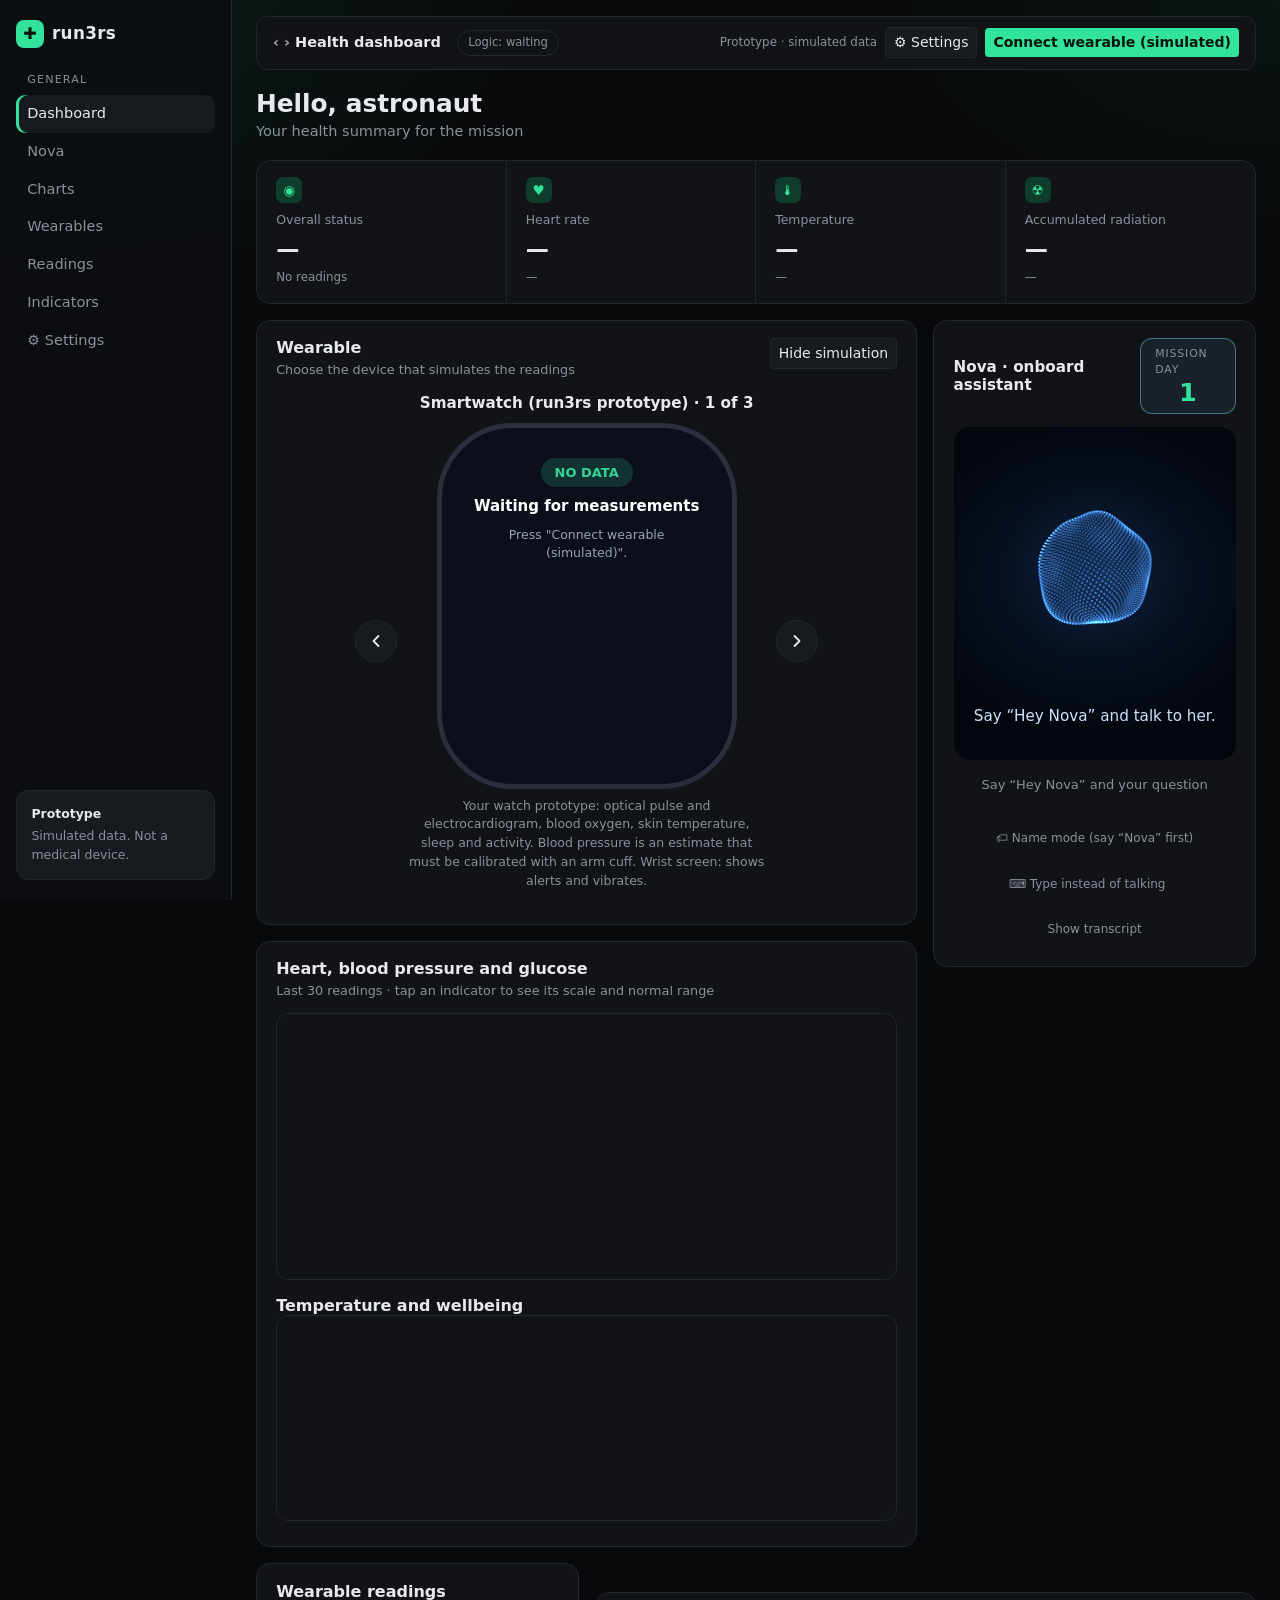
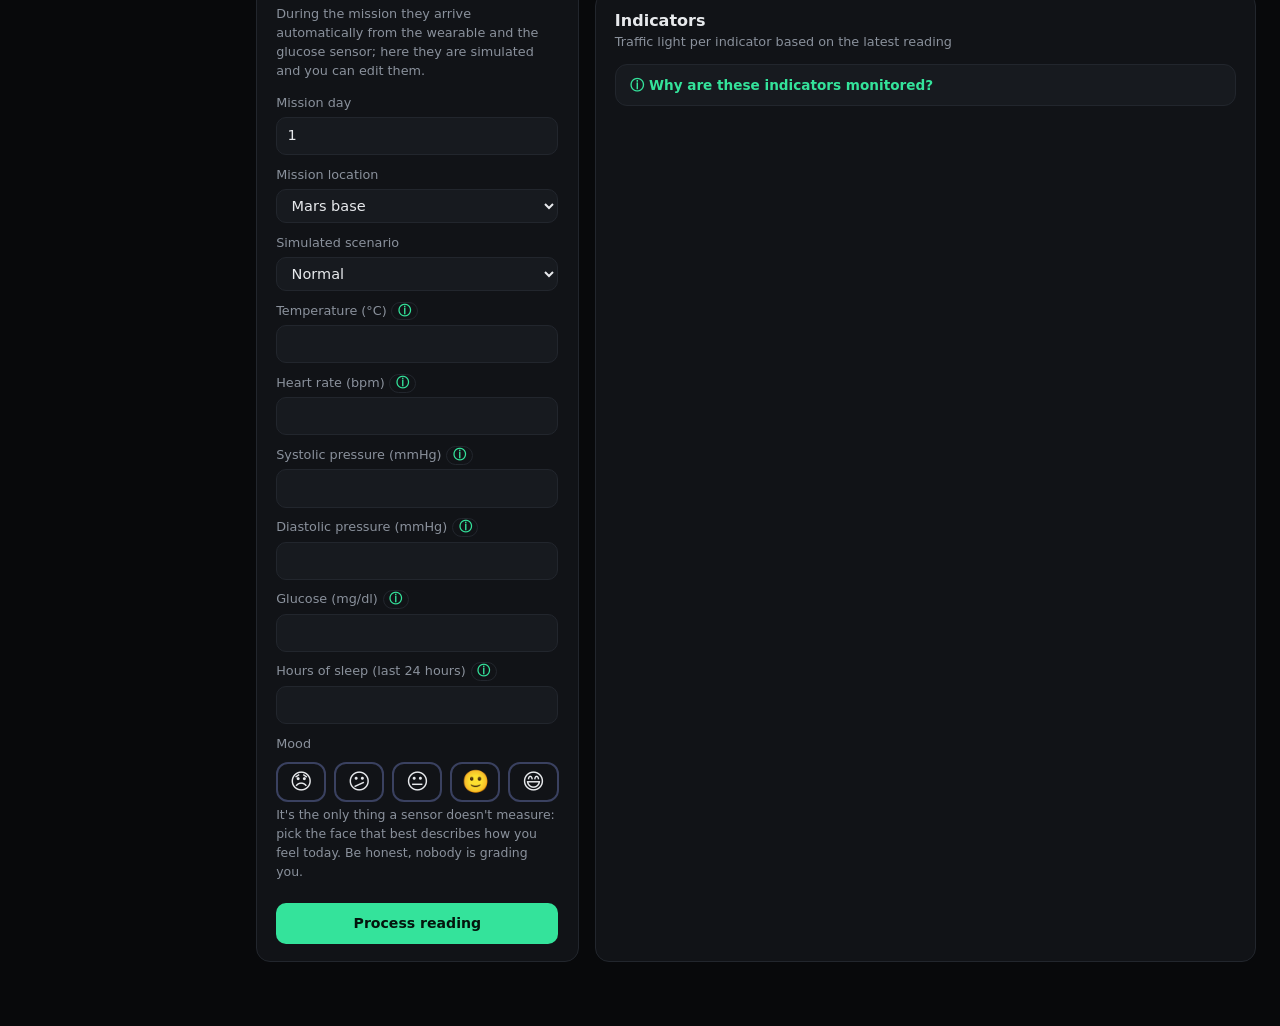
==== public/index.html @ 36860ce6 "Actualizacion 2.06" ====
<!DOCTYPE html>
<html lang="es" data-bs-theme="dark">

<head>
    <meta charset="UTF-8">
    <meta name="viewport" content="width=device-width, initial-scale=1.0">
    <link rel="stylesheet" href="vendor/bootstrap.min.css">
    <link rel="stylesheet" href="style.css">
    <title>run3rs · Monitor de salud</title>
</head>

<body>
<div class="app d-flex">

    <!-- Barra lateral -->
    <aside class="lateral d-none d-lg-flex flex-column">
        <div class="logo d-flex align-items-center gap-2"><span class="logo-marca">✚</span><span>run3rs</span></div>
        <nav class="nav flex-column mt-4" aria-label="Secciones">
            <span class="nav-titulo">General</span>
            <a class="nav-link activo" href="#inicio">Panel</a>
            <a class="nav-link" href="#seccion-asistente">Nova</a>
            <a class="nav-link" href="#graficos">Gráficos</a>
            <a class="nav-link" href="#tarjeta-wearable">Wearables</a>
            <a class="nav-link" href="#seccion-formulario">Lecturas</a>
            <a class="nav-link" href="#resultado">Indicadores</a>
            <button type="button" class="nav-link nav-ajustes" data-abrir-ajustes>⚙ Ajustes</button>
        </nav>
        <div class="lateral-nota mt-auto">
            <strong>Prototipo</strong>
            <span>Datos simulados. No es un dispositivo médico.</span>
        </div>
    </aside>

    <!-- Contenido -->
    <main id="inicio" class="contenido flex-grow-1">
        <header class="barra-superior d-flex align-items-center justify-content-between gap-3 flex-wrap">
            <div class="d-flex align-items-center gap-3">
                <span class="migas"><span class="text-body-secondary">‹ ›</span> Panel de salud</span>
                <span id="fuente-logica" data-fuente="espera">Lógica: en espera</span>
            </div>
            <div class="d-flex align-items-center gap-2">
                <span class="marca-nota d-none d-md-inline">Prototipo · datos simulados</span>
                <button type="button" id="btn-ajustes" class="btn btn-contorno btn-sm" data-abrir-ajustes>⚙ Ajustes</button>
                <button type="button" id="btn-vivo" class="btn btn-verde btn-sm">Conectar wearable (simulado)</button>
            </div>
        </header>

        <div class="saludo">
            <h1>Hola, astronauta</h1>
            <p id="saludo-sub">Resumen de tu salud en la misión</p>
        </div>

        <!-- KPIs -->
        <div class="tarjeta-dash kpis mb-3">
            <div class="row g-0 row-cols-2 row-cols-md-4">
                <div class="col kpi" id="kpi-general"><span class="kpi-icono">◉</span><span class="kpi-etq">Estado general</span><b class="kpi-valor">—</b><span class="kpi-pie">Sin lecturas</span></div>
                <div class="col kpi" id="kpi-frecuencia"><span class="kpi-icono">♥</span><span class="kpi-etq">Frecuencia cardíaca</span><b class="kpi-valor">—</b><span class="kpi-pie">—</span></div>
                <div class="col kpi" id="kpi-temperatura"><span class="kpi-icono">🌡</span><span class="kpi-etq">Temperatura</span><b class="kpi-valor">—</b><span class="kpi-pie">—</span></div>
                <div class="col kpi" id="kpi-radiacion"><span class="kpi-icono">☢</span><span class="kpi-etq">Radiación acumulada</span><b class="kpi-valor">—</b><span class="kpi-pie">—</span></div>
            </div>
        </div>

        <div id="aviso-tierra"></div>

        <div class="row g-3 mb-3">
            <div class="col-xl-8">
                <div class="tarjeta-dash mb-3" id="tarjeta-wearable">
                    <div class="cab-dash"><div><h2>Wearable</h2><p>Elige el dispositivo que simula las lecturas</p></div>
                        <button type="button" id="btn-reloj" class="btn btn-contorno btn-sm">Ver simulación</button></div>
                    <div id="reloj-panel" hidden>
                <div class="wearable-carrusel">
                    <button type="button" id="wear-prev" class="wear-flecha" aria-label="Wearable anterior"><svg width="20" height="20" viewBox="0 0 24 24" fill="none" aria-hidden="true"><path d="M15 18l-6-6 6-6" stroke="currentColor" stroke-width="2.2" stroke-linecap="round" stroke-linejoin="round"/></svg></button>
                    <div class="wearable-centro">
                        <p id="wear-nombre" aria-live="polite"></p>
                        <div id="reloj"></div>
                        <p id="wear-sensores"></p>
                    </div>
                    <button type="button" id="wear-next" class="wear-flecha" aria-label="Wearable siguiente"><svg width="20" height="20" viewBox="0 0 24 24" fill="none" aria-hidden="true"><path d="M9 6l6 6-6 6" stroke="currentColor" stroke-width="2.2" stroke-linecap="round" stroke-linejoin="round"/></svg></button>
                </div>
            </div>
                </div>
                <div class="tarjeta-dash" id="graficos">
                    <div class="cab-dash"><div><h2>Corazón, presión y glucosa</h2><p>Últimas 30 lecturas · toca un indicador para ver su escala y rango normal</p></div></div>
                    <canvas id="grafica-vitales" width="700" height="300"></canvas>
                    <h2 class="mt-3">Temperatura y bienestar</h2>
                    <canvas id="grafica-bienestar" width="700" height="230"></canvas>
                    <button type="button" id="btn-graficar">Graficar datos recolectados</button>
                </div>
            </div>
            <div class="col-xl-4">
                <section id="seccion-asistente" class="tarjeta-dash">
    <div class="nova-cabecera">
        <h3>Nova · asistente de a bordo</h3>
        <div class="juego-dia"><span>Día de misión</span><b id="nova-dia">1</b></div>
    </div>

    <div class="nova-escenario">
        <canvas id="nova-orbe" aria-hidden="true"></canvas>
        <p id="nova-subtitulo" aria-live="polite">Di «Oye Nova» y háblale.</p>
    </div>

    <div id="controles-voz">
        <button type="button" id="btn-microfono" hidden>🎙 Activar a Nova</button>
        <span id="estado-microfono" aria-live="polite"></span>
    </div>

    <div class="nova-secundarios">
        <button type="button" id="btn-escribir">⌨ Escribir en vez de hablar</button>
        <button type="button" id="btn-transcripcion">Ver transcripción</button>
    </div>

    <form id="formulario-asistente" hidden>
        <div class="campo">
            <label for="pregunta-asistente">¿Qué deseas consultar?</label>
            <textarea
                id="pregunta-asistente"
                maxlength="1000"
                placeholder="Ejemplo: ¿Por qué mi glucosa está en alerta?"
                required
            ></textarea>
        </div>

        <button type="submit" id="btn-asistente">
            Consultar a Nova
        </button>
    </form>

    <div id="chat-ia" hidden></div>
</section>
            </div>
        </div>

        <div class="row g-3 mb-3">
            <div class="col-xl-4">
                <section id="seccion-formulario" class="tarjeta-dash h-100">
                    <div class="cab-dash"><div><h2>Lecturas del wearable</h2><p class="nota-wearable">En la misión llegan solas del wearable y del sensor de glucosa; aquí se simulan y puedes editarlas.</p></div></div>
                    <div class="campo">
                <label for="dia-mision">Día de misión</label>
                <input type="number" id="dia-mision" min="1" value="1" autocomplete="off">
            </div>
            <div class="campo">
                <label for="habitat">Ubicacion de la mision</label>
                <select id="habitat">
                    <option value="iss">Estacion Espacial</option>
                    <option value="transito">Nave en Transito a Marte</option>
                    <option value="luna">Base Lunar</option>
                    <option value="marte" selected>Base en Marte</option>
                </select>
            </div>
            <div class="campo"><label for="escenario">Escenario simulado</label><select id="escenario">
                <option value="normal">Normal</option>
                <option value="fiebre">Fiebre</option>
                <option value="hipotension">Hipotensión</option>
                <option value="hipoglucemia">Hipoglucemia</option>
            </select></div>
                        <form id="form-salud">
                <div class="campo">
                    <label for="temperatura">Temperatura (°C)</label>
                    <input type="number" id="temperatura" step="0.1">
                </div>
                <div class="campo">
                    <label for="frecuencia"> Frecuencia cardíaca (lpm)</label>
                    <input type="number" id="frecuencia" step="1">
                </div>
                <div class="campo">
                    <label for="sistolica">Presión sistólica (mmHg)</label>
                    <input type="number" id="sistolica" step="1">
                </div>
                <div class="campo">
                    <label for="diastolica">Presión diastólica (mmHg)</label>
                    <input type="number" id="diastolica" step="1">
                </div>
                <div class="campo">
                    <label for="glucosa">Glucosa (mg/dl)</label>
                    <input type="number" id="glucosa" step="1">
                </div>
                <div class="campo">
                    <label for="sueno">Horas de sueño(ultimas 24 horas)</label>
                    <input type="number" id="sueno" step="0.5">
                </div>
                <div class="campo">
                    <label>Estado de ánimo</label>
                    <input type="hidden" id="animo">
                    <div id="animo-caras" role="radiogroup" aria-label="Estado de ánimo"></div>
                </div>
            <button type="submit" id="btn-evaluar">Procesar lectura</button>
            </form>
                </section>
            </div>
            <div class="col-xl-8 d-flex flex-column gap-3">
                <div class="row g-3">
                    <div class="col-md-6"><div id="panel-entorno" class="h-100"></div></div>
                    <div class="col-md-6"><div id="panel-base" class="h-100"></div></div>
                </div>
                <section id="seccion-resultados" class="tarjeta-dash flex-grow-1">
                    <div class="cab-dash"><div><h2>Indicadores</h2><p>Semáforo por indicador según la última lectura</p></div></div>
                    <details class="guia guia-intro"><summary>ⓘ ¿Por qué se vigilan estos indicadores?</summary>
                <p>En una misión larga, la radiación, la microgravedad, el aislamiento y un ambiente cerrado cambian tu cuerpo poco a poco: inmunidad, huesos, corazón, sueño y ánimo. Lejos de la Tierra, tú eres quien primero puede notar esos cambios.</p>
                <p data-i18n-html="guia-intro-2">Llevar el wearable cada día crea tu propia referencia. Así un cambio pequeño se ve a tiempo, antes de volverse una emergencia. Los colores te dicen qué hacer: <b class="c-verde">verde</b> sigue tu rutina, <b class="c-amarillo">amarillo</b> actúa y vuelve a medir, <b class="c-rojo">rojo</b> avisa a un compañero; si es grave o se repite, se avisa a Tierra.</p>
            </details>
                    <div id="resultado"></div>
                </section>
            </div>
        </div>
    </main>
</div>

<!-- Ajustes -->
<dialog id="ajustes" aria-labelledby="ajustes-titulo">
    <form method="dialog" class="ajustes-caja">
        <div class="ajustes-cab">
            <h2 id="ajustes-titulo">Ajustes</h2>
            <button type="submit" class="ajustes-cerrar" aria-label="Cerrar">✕</button>
        </div>

        <div class="campo">
            <label for="ajuste-idioma">Idioma de la página</label>
            <select id="ajuste-idioma">
                <option value="auto">Automático (idioma del dispositivo)</option>
                <option value="es">Español</option>
                <option value="en">English</option>
            </select>
            <p class="ayuda-texto" id="ajuste-idioma-nota"></p>
        </div>

        <div class="campo">
            <label for="ajuste-motor">Motor de voz</label>
            <select id="ajuste-motor">
                <option value="gemini">Gemini (si falla, usa la del navegador)</option>
                <option value="navegador">Voz del navegador</option>
            </select>
            <p class="ayuda-texto">Gemini suena más natural, pero necesita la clave GEMINI_API_KEY en el servidor.</p>
        </div>

        <div class="campo" id="campo-voz-navegador">
            <label for="voz-elegida">Voz del navegador</label>
            <select id="voz-elegida"></select>
            <p class="ayuda-texto">Las voces «Natural» u «Online» suenan mejor. En Edge hay más para elegir.</p>
        </div>

        <div class="campo">
            <label for="ajuste-velocidad">Velocidad del habla <b id="ajuste-velocidad-valor">1.0x</b></label>
            <input type="range" id="ajuste-velocidad" min="0.7" max="1.4" step="0.05" value="1">
            <p class="ayuda-texto">Con la voz de Gemini la velocidad es aproximada.</p>
        </div>

        <div class="ajustes-pie">
            <button type="button" id="ajuste-probar">🔊 Probar voz</button>
            <button type="submit" class="btn btn-verde">Listo</button>
        </div>
    </form>
</dialog>

    <script src="i18n.js"></script>
    <script src="app.js"></script>
</body>

</html>
---- public/style.css ----
/* run3rs · panel oscuro (Bootstrap 5 + tema propio, acento verde) */
:root {
    --fondo: #08090b;
    --panel: #111317;
    --panel-2: #171a1f;
    --borde: #22262d;
    --texto: #e7e9ec;
    --tenue: #8a919c;
    --acento: #34e39b;
    --acento-osc: #0f3d2b;
    --verde: #34d399;
    --amarillo: #fbbf24;
    --rojo: #f87171;
    --nodato: #4b5563;
    --radio: 14px;
    --fuente: "Inter", "Segoe UI", system-ui, -apple-system, Roboto, Arial, sans-serif;
    --bs-body-bg: var(--fondo);
    --bs-body-color: var(--texto);
    --bs-border-color: var(--borde);
    --bs-body-font-family: var(--fuente);
}

html { scroll-behavior: smooth; scroll-padding-top: 1rem; }
body {
    font-family: var(--fuente); font-size: 14.5px; line-height: 1.5;
    color: var(--texto);
    background:
        radial-gradient(900px 500px at 0% 0%, rgba(52, 227, 155, .10), transparent 60%),
        radial-gradient(700px 400px at 100% 0%, rgba(52, 227, 155, .05), transparent 60%),
        var(--fondo);
    min-height: 100vh;
    -webkit-font-smoothing: antialiased;
}
.app { min-height: 100vh; }

/* ---------- Barra lateral ---------- */
.lateral {
    position: sticky; top: 0; height: 100vh; width: 232px; flex: none;
    padding: 1.25rem 1rem; background: rgba(13, 15, 18, .92);
    border-right: 1px solid var(--borde);
}
.logo { font-weight: 700; font-size: 1.05rem; letter-spacing: .02em; }
.logo-marca { display: grid; place-items: center; width: 28px; height: 28px; border-radius: 8px; background: var(--acento); color: #04150d; font-size: 1rem; }
.nav-titulo { font-size: .7rem; letter-spacing: .1em; text-transform: uppercase; color: var(--tenue); margin: 0 0 .4rem .7rem; }
.lateral .nav-link { color: var(--tenue); padding: .5rem .7rem; border-radius: 9px; font-weight: 500; }
.lateral .nav-link:hover { color: var(--texto); background: var(--panel-2); }
.lateral .nav-link.activo { color: var(--texto); background: var(--panel-2); box-shadow: inset 3px 0 0 var(--acento); }
.lateral-nota { display: flex; flex-direction: column; gap: .2rem; padding: .9rem; border-radius: 12px; background: var(--panel-2); border: 1px solid var(--borde); font-size: .78rem; color: var(--tenue); }
.lateral-nota strong { color: var(--texto); }

/* ---------- Contenido ---------- */
.contenido { min-width: 0; padding: 1rem 1.5rem 3rem; max-width: 1500px; }
.barra-superior { padding: .65rem 1rem; margin-bottom: 1.2rem; background: var(--panel); border: 1px solid var(--borde); border-radius: 12px; }
.migas { font-weight: 600; }
.marca-nota { font-size: .74rem; color: var(--tenue); }
#fuente-logica { font-size: .72rem; padding: .2rem .65rem; border-radius: 999px; border: 1px solid var(--borde); color: var(--tenue); }
#fuente-logica[data-fuente="python"] { color: var(--acento); border-color: rgba(52, 227, 155, .5); }
#fuente-logica[data-fuente="local"]  { color: var(--amarillo); border-color: rgba(251, 191, 36, .5); }
.saludo { margin-bottom: 1.1rem; }
.saludo h1 { font-size: 1.55rem; font-weight: 600; margin: 0; }
.saludo p { color: var(--tenue); margin: .15rem 0 0; }

.tarjeta-dash { background: var(--panel); border: 1px solid var(--borde); border-radius: var(--radio); padding: 1.1rem 1.2rem; }
.cab-dash { display: flex; align-items: flex-start; justify-content: space-between; gap: 1rem; margin-bottom: .8rem; }
.cab-dash h2, .tarjeta-dash h2 { font-size: 1rem; font-weight: 600; margin: 0; letter-spacing: 0; text-transform: none; color: var(--texto); }
.cab-dash p { margin: .15rem 0 0; font-size: .8rem; color: var(--tenue); }
h3 { font-size: .95rem; font-weight: 600; }

/* KPIs */
.kpis { padding: 0; overflow: hidden; }
.kpi { display: flex; flex-direction: column; gap: .15rem; padding: 1rem 1.2rem; border-right: 1px solid var(--borde); }
.kpi:last-child { border-right: 0; }
.kpi-icono { display: grid; place-items: center; width: 26px; height: 26px; border-radius: 7px; background: var(--acento-osc); color: var(--acento); font-size: .85rem; margin-bottom: .3rem; }
.kpi-etq { font-size: .78rem; color: var(--tenue); }
.kpi-valor { font-size: 1.45rem; font-weight: 600; font-variant-numeric: tabular-nums; }
.kpi-pie { font-size: .74rem; color: var(--tenue); }
.kpi-pie .sube { color: var(--rojo); } .kpi-pie .baja { color: var(--acento); } .kpi-pie .igual { color: var(--tenue); }
.kpi.estado-verde .kpi-valor { color: var(--verde); }
.kpi.estado-amarillo .kpi-valor { color: var(--amarillo); }
.kpi.estado-rojo .kpi-valor { color: var(--rojo); }
@media (max-width: 767.98px) { .kpi:nth-child(2) { border-right: 0; } .kpi:nth-child(-n+2) { border-bottom: 1px solid var(--borde); } }

/* Botones Bootstrap con el tema */
.btn-verde { background: var(--acento); color: #04150d; border: 0; font-weight: 600; }
.btn-verde:hover, .btn-verde:focus { background: #5aeeb1; color: #04150d; }
.btn-contorno { border: 1px solid var(--borde); color: var(--texto); background: var(--panel-2); }
.btn-contorno:hover { border-color: var(--acento); color: var(--texto); }

/* ---------- Formulario ---------- */
.campo { display: flex; flex-direction: column; gap: .3rem; margin-bottom: .8rem; }
.campo:empty { display: none; }
label { font-size: .8rem; color: var(--tenue); }

input, select, textarea {
    width: 100%;
    padding: .55rem .7rem;
    font: inherit; color: var(--texto);
    background: var(--panel-2);
    border: 1px solid var(--borde);
    border-radius: 10px;
    transition: border-color .15s, box-shadow .15s;
}
input:focus, select:focus, textarea:focus {
    outline: none; border-color: var(--acento);
    box-shadow: 0 0 0 3px rgba(125, 211, 252, .15);
}
textarea { min-height: 70px; resize: vertical; }
#controles-voz select { width: auto; max-width: 100%; }

/* ---------- Botones ---------- */
button:not(.btn) {
    font: inherit; font-weight: 600; font-size: .88rem;
    color: var(--texto);
    background: var(--panel-2);
    border: 1px solid var(--borde);
    border-radius: 10px;
    padding: .55rem .95rem;
    cursor: pointer;
    transition: border-color .15s, background .15s, transform .05s;
}
button:not(.btn):hover { border-color: var(--acento); }
button:active { transform: translateY(1px); }
button:focus-visible { outline: 2px solid var(--acento); outline-offset: 2px; }
button:disabled { opacity: .5; cursor: not-allowed; }

#btn-evaluar, #btn-microfono {
    background: var(--acento); color: #04150d; border-color: transparent;
}
#btn-evaluar { width: 100%; }
#btn-evaluar { margin: .4rem 0 0; }
#btn-evaluar:hover, #btn-microfono:hover { filter: brightness(1.08); }
#btn-graficar { display: none; }           /* los gráficos ya se actualizan solos */

#btn-escribir { background: transparent; border-color: transparent; color: var(--tenue); padding-left: 0; }

/* ---------- Resultados ---------- */
#resultado {
    display: grid;
    grid-template-columns: repeat(auto-fill, minmax(215px, 1fr));
    gap: .7rem;
}
.general {
    grid-column: 1 / -1;
    padding: .8rem 1rem;
    border-radius: 12px;
    border: 1px solid var(--borde);
    border-left: 4px solid var(--nodato);
    background: var(--panel-2);
    font-weight: 600; font-size: 1rem;
}
.tarjeta {
    display: flex; flex-wrap: wrap; align-items: baseline; gap: .15rem .6rem;
    padding: .8rem .9rem;
    border-radius: 12px;
    border: 1px solid var(--borde);
    border-left: 4px solid var(--nodato);
    background: var(--panel-2);
}
.tarjeta > strong {
    flex: 1 1 100%;
    font-size: .74rem; font-weight: 600; letter-spacing: .06em; text-transform: uppercase; color: var(--tenue);
}
.tarjeta > span:nth-of-type(1) { font-size: 1.4rem; font-weight: 700; font-variant-numeric: tabular-nums; }
.tarjeta > span:nth-of-type(2) { font-size: .8rem; font-weight: 600; margin-left: auto; }

.estado-verde    { border-left-color: var(--verde); }
.estado-amarillo { border-left-color: var(--amarillo); background: linear-gradient(90deg, rgba(251, 191, 36, .08), var(--panel-2) 60%); }
.estado-rojo     { border-left-color: var(--rojo); background: linear-gradient(90deg, rgba(248, 113, 113, .12), var(--panel-2) 60%); }
.estado-sin-dato { border-left-color: var(--nodato); }
.tarjeta.estado-verde    > span:nth-of-type(2) { color: var(--verde); }
.tarjeta.estado-amarillo > span:nth-of-type(2) { color: var(--amarillo); }
.tarjeta.estado-rojo     > span:nth-of-type(2) { color: var(--rojo); }
.tarjeta.estado-sin-dato > span:nth-of-type(2) { color: var(--tenue); }
.tarjeta.estado-amarillo, .tarjeta.estado-rojo { grid-column: 1 / -1; }

.mensaje {
    flex: 1 1 100%;
    margin-top: .5rem; padding-top: .5rem;
    border-top: 1px solid var(--borde);
    font-size: .85rem; color: var(--texto);
}
.mensaje p { margin: .2rem 0; }
.mensaje strong { color: var(--tenue); font-weight: 600; }

@keyframes pulso-rojo {
    0%, 100% { box-shadow: 0 0 0 0 rgba(248, 113, 113, .45); }
    50%      { box-shadow: 0 0 0 7px rgba(248, 113, 113, 0); }
}
.general.estado-rojo { animation: pulso-rojo 1.8s ease-in-out infinite; }

/* ---------- Aviso a Tierra, entorno y línea base ---------- */
#aviso-tierra { margin-bottom: .8rem; }
.aviso {
    padding: .8rem 1rem;
    border-radius: 12px;
    border: 1px solid rgba(125, 211, 252, .35);
    background: rgba(125, 211, 252, .07);
}
.aviso p { margin: .25rem 0; }

#panel-entorno, #panel-base { margin-top: .8rem; }
.tarjeta-entorno {
    padding: .9rem 1rem;
    border-radius: 12px;
    border: 1px solid var(--borde);
    background: var(--panel-2);
}
.tarjeta-entorno h3 { margin: 0 0 .5rem; font-size: .78rem; letter-spacing: .1em; text-transform: uppercase; color: var(--tenue); }
.tarjeta-entorno p { margin: .2rem 0; font-size: .9rem; font-variant-numeric: tabular-nums; }

/* ---------- Gráficos ---------- */
canvas:not(#nova-orbe) {
    display: block; max-width: 100%;
    border: 1px solid var(--borde);
    border-radius: 12px;
    margin-bottom: .5rem;
}

/* ---------- Nova ---------- */
#seccion-asistente { margin: 0; }
#seccion-asistente h3 { margin-top: 0; }
#seccion-asistente > p { color: var(--tenue); font-size: .9rem; }
#chat-ia:not(:empty) {
    margin-top: .8rem; max-height: 320px; overflow-y: auto;
    display: flex; flex-direction: column; gap: .5rem;
}
#chat-ia p {
    margin: 0; padding: .6rem .8rem;
    border-radius: 12px;
    background: var(--panel); border: 1px solid var(--borde);
    font-size: .9rem;
}

/* ---------- Reloj (wearable simulado) ---------- */
#reloj { margin: 0 auto 1rem; }
.reloj {
    width: 300px; min-height: 366px;
    padding: 30px 26px 26px; border-radius: 76px;
    background: #0b0f1a; border: 5px solid #2a2e3d; color: #fff;
    display: flex; flex-direction: column; align-items: center; gap: 8px;
    text-align: center;
}
.reloj-cab { width: 100%; display: flex; justify-content: space-between; font-size: 13px; color: #9aa3b2; }
.reloj-pill { padding: 5px 14px; border-radius: 999px; font-weight: 600; font-size: 13px; }
.reloj-etq { font-size: 12px; color: #9aa3b2; }
.reloj-valor { font-size: 54px; font-weight: 700; line-height: 1; }
.reloj-valor small { font-size: 16px; font-weight: 400; color: #9aa3b2; margin-left: 6px; }
.reloj-titulo { font-size: 15px; font-weight: 600; }
.reloj-texto { font-size: 12.5px; color: #9aa3b2; }
.reloj-aviso { width: 100%; padding: 8px 10px; border-radius: 16px; display: flex; flex-direction: column; gap: 2px; font-size: 12px; }
.reloj-normal   .reloj-pill { color: var(--verde); background: rgba(52, 211, 153, .18); }
.reloj-atencion .reloj-pill { color: var(--amarillo); background: rgba(251, 191, 36, .18); }
.reloj-alerta   .reloj-pill { color: var(--rojo); background: rgba(248, 113, 113, .18); }
.reloj-tierra   .reloj-pill { color: var(--acento); background: rgba(125, 211, 252, .18); }
.reloj-alerta .reloj-aviso { border: 1.5px solid rgba(248, 113, 113, .6); background: rgba(248, 113, 113, .16); }
.reloj-alerta .reloj-aviso b { color: var(--rojo); }
.reloj-tierra .reloj-aviso { border: 1.5px solid rgba(125, 211, 252, .6); background: rgba(125, 211, 252, .16); }
.reloj-tierra .reloj-aviso b { color: var(--acento); }
.reloj-alerta { animation: reloj-pulso 1.6s ease-in-out infinite; }
@keyframes reloj-pulso { 50% { border-color: var(--rojo); } }

/* ---------- Adaptable ---------- */
@media (max-width: 991.98px) { .contenido { padding: .8rem; } }
}
@media (prefers-reduced-motion: reduce) {
    .general.estado-rojo, .reloj-alerta { animation: none; }
    button, input, select { transition: none; }
    html { scroll-behavior: auto; }
}

/* ---------- Orbe de Nova ---------- */
.nova-escenario {
    display: flex; flex-direction: column; align-items: center;
    border-radius: 16px;
    background: radial-gradient(260px 220px at 50% 45%, #0b1a33, #03060c 75%);
    padding: .5rem 1rem 1rem;
    margin-bottom: .9rem;
}
#nova-orbe { width: 300px; height: 270px; max-width: 100%; border: 0; border-radius: 0; margin: 0; background: transparent; }
#nova-subtitulo {
    min-height: 2.6em; max-width: 46ch; margin: 0;
    text-align: center; font-size: .95rem; color: #cfe3ff;
}
#controles-voz { display: flex; flex-wrap: wrap; align-items: center; justify-content: center; gap: 8px; margin: 0 0 .5rem; }
#estado-microfono { font-size: 13px; color: var(--tenue); }
.nova-secundarios { display: flex; justify-content: center; gap: .5rem; flex-wrap: wrap; }
.nova-secundarios button { font-size: 12px; font-weight: 500; background: transparent; border-color: transparent; color: var(--tenue); }
.nova-secundarios button:hover { color: var(--texto); }
#chat-ia[hidden] { display: none !important; }

/* ---------- Guía (cómo medir y por qué) ---------- */
.guia { flex: 1 1 100%; margin-top: .5rem; font-size: .84rem; color: var(--tenue); }
.guia summary { cursor: pointer; color: var(--acento); font-weight: 600; list-style: none; }
.guia summary::-webkit-details-marker { display: none; }
.guia p { margin: .3rem 0; color: var(--texto); }
.guia strong { color: var(--tenue); }
.guia-intro { margin: 0; padding: .8rem 1rem; border: 1px solid var(--borde); border-radius: 12px; background: var(--panel-2); font-size: .9rem; }
.c-verde { color: var(--verde); } .c-amarillo { color: var(--amarillo); } .c-rojo { color: var(--rojo); }
button.ayuda { padding: 0 .35rem; margin-left: .3rem; font-size: .8rem; line-height: 1.3; border-radius: 999px; background: transparent; color: var(--acento); }
.ayuda-texto { margin: 0 0 .35rem; font-size: .78rem; color: var(--tenue); }

/* ---------- Misión salud (gamificación) ---------- */
#panel-juego { margin-bottom: 1rem; }
.juego-resumen { display: grid; grid-template-columns: repeat(4, 1fr); gap: .5rem; margin-bottom: .7rem; }
.juego-resumen div { display: flex; flex-direction: column; gap: .2rem; padding: .55rem .7rem; border-radius: 10px; background: var(--panel); border: 1px solid var(--borde); }
.juego-resumen b { font-size: 1.05rem; }
.juego-resumen span { font-size: .72rem; color: var(--tenue); }
.juego-resumen i { display: block; height: 6px; border-radius: 999px; background: var(--acento); }
.juego-resumen div:nth-child(2) span { height: 6px; border-radius: 999px; background: var(--borde); margin-top: .45rem; overflow: hidden; }
.juego-tareas { list-style: none; margin: 0 0 .6rem; padding: 0; display: grid; gap: .3rem; }
.juego-tareas li { display: flex; align-items: center; gap: .6rem; font-size: .88rem; }
.juego-tareas li em { margin-left: auto; font-style: normal; color: var(--tenue); font-size: .78rem; }
.juego-tareas li.hecha > span:not(.marca) { color: var(--tenue); text-decoration: line-through; }
.juego-tareas .marca { width: 1.6rem; text-align: center; color: var(--verde); }
.juego-tareas button { padding: .15rem .6rem; font-size: .75rem; }
.juego-logros { display: flex; flex-wrap: wrap; gap: .35rem; }
.juego-logros span { font-size: .72rem; padding: .2rem .55rem; border-radius: 999px; border: 1px solid var(--borde); color: var(--tenue); opacity: .55; }
.juego-logros span.ganado { opacity: 1; color: var(--amarillo); border-color: rgba(251, 191, 36, .5); }
#juego-aviso { margin: .6rem 0 0; font-weight: 600; color: var(--amarillo); }
@media (max-width: 640px) { .juego-resumen { grid-template-columns: repeat(2, 1fr); } }

.nota-wearable { margin: -.4rem 0 1rem; font-size: .8rem; color: var(--tenue); }

.juego-cabecera { display: flex; align-items: center; justify-content: space-between; gap: 1rem; margin-bottom: .2rem; }
.juego-cabecera h3 { margin: 0; }
.juego-dia { display: flex; flex-direction: column; align-items: center; min-width: 96px; padding: .4rem .9rem; border-radius: 12px; border: 1px solid rgba(125, 211, 252, .45); background: rgba(125, 211, 252, .08); }
.juego-dia span { font-size: .68rem; letter-spacing: .08em; text-transform: uppercase; color: var(--tenue); }
.juego-dia b { font-size: 1.6rem; line-height: 1.1; color: var(--acento); }
.juego-progreso { margin: 0 0 .6rem; font-size: .8rem; color: var(--tenue); }

/* Nova arriba, en el lugar de Misión salud */

.nova-cabecera { display: flex; align-items: center; justify-content: space-between; gap: 1rem; margin-bottom: .8rem; }
.nova-cabecera h3 { margin: 0; }

/* ---------- Selector de wearable ---------- */
.wearable-carrusel { display: flex; align-items: center; justify-content: center; gap: 1.2rem; margin-bottom: 1rem; }
.wearable-centro { display: flex; flex-direction: column; align-items: center; gap: .5rem; min-width: 0; }
#wear-nombre { margin: 0; font-weight: 600; font-size: .95rem; text-align: center; }
#wear-sensores { margin: 0; max-width: 360px; text-align: center; font-size: .78rem; color: var(--tenue); }
#reloj { margin: 0; }
.wear-flecha {
    flex: none; width: 48px; height: 48px; padding: 0;
    border-radius: 50%; font-size: 1.8rem; line-height: 1;
    display: grid; place-items: center;
    background: var(--panel-2); color: var(--acento);
}
.wear-flecha:hover { background: rgba(125, 211, 252, .12); }
.campo.no-medido label { text-decoration: line-through; opacity: .55; }
.campo.no-medido input { opacity: .4; }

/* Wearables sin pantalla: ilustración + vista en la app */
.reloj.forma-whoop, .reloj.forma-biomonitor {
    width: auto; min-height: 0; padding: 0; border: 0; border-radius: 0;
    background: transparent; clip-path: none; animation: none;
    display: flex; flex-direction: column; align-items: center; gap: 12px;
}
.ilus-caja { display: flex; flex-direction: column; align-items: center; gap: 4px; }
.ilus { display: block; filter: drop-shadow(0 14px 22px rgba(0, 0, 0, .45)); }
.ilus-whoop { width: 300px; height: auto; }
.ilus-bio { width: 210px; height: auto; }
.ilus-leyenda { margin: 0; font-size: .72rem; color: var(--tenue); text-align: center; max-width: 300px; }
.app-vista {
    width: 300px; padding: 14px 18px 16px;
    display: flex; flex-direction: column; align-items: center; gap: 6px; text-align: center;
    border-radius: 18px; background: #0b0f1a; border: 1px solid #2a2e3d;
    box-shadow: 0 10px 24px rgba(0, 0, 0, .35);
}
.app-etq { align-self: stretch; padding-bottom: 6px; margin-bottom: 2px; border-bottom: 1px solid #1f2533; font-size: 10.5px; letter-spacing: .08em; text-transform: uppercase; color: var(--tenue); }
.app-vista .reloj-valor { font-size: 40px; }
.reloj-alerta .app-vista { border-color: rgba(248, 113, 113, .6); }
.reloj-atencion .app-vista { border-color: rgba(251, 191, 36, .45); }
.bio-extras { display: flex; flex-wrap: wrap; gap: .35rem; width: 100%; justify-content: center; }
.bio-extras span { display: flex; flex-direction: column; align-items: center; padding: .25rem .5rem; border-radius: 8px; background: rgba(125, 211, 252, .1); font-size: 9.5px; color: var(--tenue); }
.bio-extras b { font-size: 12px; color: var(--acento); }
@media (max-width: 640px) { .wearable-carrusel { gap: .4rem; } .wear-flecha { width: 38px; height: 38px; } .app-vista { width: 260px; } .ilus-whoop { width: 250px; } }

/* Ajustes del panel */
.kpi[class*="estado-"] { background: transparent; border-left: 0; }
.guia-intro { flex: none; }
#tarjeta-wearable .wearable-carrusel { gap: .6rem; }
#tarjeta-wearable .wear-flecha { width: 40px; height: 40px; font-size: 1.5rem; }
#seccion-formulario .campo { margin-bottom: .6rem; }
#seccion-formulario input, #seccion-formulario select { padding: .45rem .65rem; }
.tarjeta-entorno { border-radius: var(--radio); background: var(--panel); }

/* Flechas del selector de wearable */
.wearable-carrusel .wear-flecha {
    flex: none; width: 42px; height: 42px; padding: 0; margin: 0;
    display: inline-flex; align-items: center; justify-content: center;
    border-radius: 50%; border: 1px solid var(--borde);
    background: var(--panel-2); color: var(--texto);
    line-height: 0; transition: background .15s, color .15s, transform .1s;
}
.wearable-carrusel .wear-flecha svg { display: block; }
.wearable-carrusel .wear-flecha:hover { background: var(--acento-osc); color: var(--acento); border-color: var(--borde); }
.wearable-carrusel .wear-flecha:active { transform: scale(.94); }
.wearable-carrusel .wear-flecha:focus { outline: none; box-shadow: none; }
.wearable-carrusel .wear-flecha:focus-visible { outline: 2px solid var(--acento); outline-offset: 2px; }
#tarjeta-wearable .wear-flecha { width: 42px; height: 42px; font-size: 0; }

/* Indicadores junto al formulario */
#panel-entorno > .tarjeta-entorno, #panel-base > .tarjeta-entorno { height: 100%; }
#seccion-resultados .guia-intro { margin: 0 0 .9rem; padding: .6rem .9rem; font-size: .85rem; }
#seccion-resultados #resultado { grid-template-columns: repeat(auto-fill, minmax(170px, 1fr)); }
#seccion-resultados #resultado { grid-template-columns: repeat(auto-fill, minmax(180px, 1fr)); grid-auto-flow: row dense; }
#seccion-resultados .tarjeta.estado-amarillo, #seccion-resultados .tarjeta.estado-rojo { grid-column: span 2; }
#seccion-resultados .tarjeta > span:nth-of-type(2) { margin-left: auto; }
@media (max-width: 575.98px) { #seccion-resultados .tarjeta.estado-amarillo, #seccion-resultados .tarjeta.estado-rojo { grid-column: 1 / -1; } }

#nova-oido { margin: .3rem 0 0; min-height: 1.2em; text-align: center; font-size: .78rem; color: var(--tenue); font-style: italic; }

/* ---------- Ajustes ---------- */
.lateral .nav-ajustes { background: none; border: 0; text-align: left; width: 100%; font: inherit; font-weight: 500; cursor: pointer; }
#ajustes {
    width: min(440px, calc(100vw - 32px)); max-height: calc(100vh - 32px);
    padding: 0; border: 1px solid var(--borde); border-radius: var(--radio);
    background: var(--panel); color: var(--texto);
    box-shadow: 0 24px 60px rgba(0, 0, 0, .55);
}
#ajustes::backdrop { background: rgba(4, 6, 8, .65); backdrop-filter: blur(2px); }
.ajustes-caja { padding: 1.1rem 1.2rem 1.2rem; }
.ajustes-cab { display: flex; align-items: center; justify-content: space-between; margin-bottom: .9rem; }
.ajustes-cab h2 { margin: 0; font-size: 1.15rem; font-weight: 600; }
button.ajustes-cerrar { padding: .25rem .6rem; line-height: 1; }
#ajustes select, #ajustes input[type="range"] { width: 100%; }
#ajustes select {
    font: inherit; color: var(--texto); background: var(--panel-2);
    border: 1px solid var(--borde); border-radius: 10px; padding: .5rem .7rem;
}
#ajustes select:focus-visible { outline: 2px solid var(--acento); outline-offset: 2px; }
#ajustes input[type="range"] { accent-color: var(--acento); }
#ajustes label b { color: var(--acento); margin-left: .35rem; font-variant-numeric: tabular-nums; }
#campo-voz-navegador.ajuste-secundario { opacity: .6; }
.ajustes-pie { display: flex; justify-content: space-between; gap: .6rem; margin-top: 1rem; flex-wrap: wrap; }
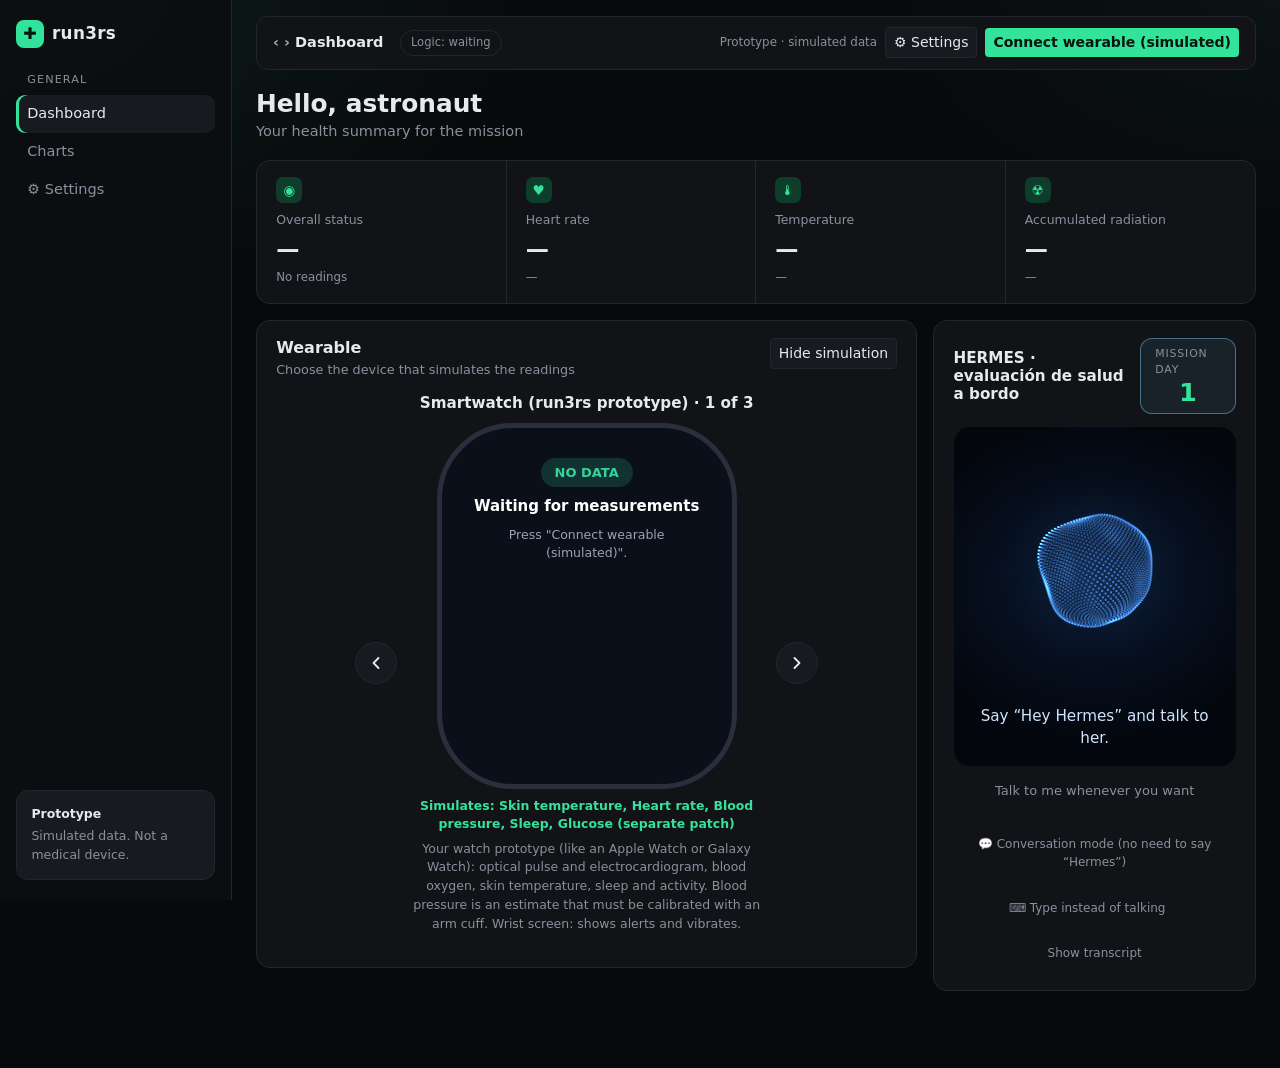
==== commit 4a4b8348: "Simulación según lo que mide cada wearable" ====
--- a/public/index.html
+++ b/public/index.html
@@ -17,12 +17,8 @@
         <div class="logo d-flex align-items-center gap-2"><span class="logo-marca">✚</span><span>run3rs</span></div>
         <nav class="nav flex-column mt-4" aria-label="Secciones">
             <span class="nav-titulo">General</span>
-            <a class="nav-link activo" href="#inicio">Panel</a>
-            <a class="nav-link" href="#seccion-asistente">Nova</a>
-            <a class="nav-link" href="#graficos">Gráficos</a>
-            <a class="nav-link" href="#tarjeta-wearable">Wearables</a>
-            <a class="nav-link" href="#seccion-formulario">Lecturas</a>
-            <a class="nav-link" href="#resultado">Indicadores</a>
+            <a class="nav-link activo" href="#vista-panel" data-ir="panel">Panel</a>
+            <a class="nav-link" href="#vista-graficos" data-ir="graficos">Gráficos</a>
             <button type="button" class="nav-link nav-ajustes" data-abrir-ajustes>⚙ Ajustes</button>
         </nav>
         <div class="lateral-nota mt-auto">
@@ -35,7 +31,7 @@
     <main id="inicio" class="contenido flex-grow-1">
         <header class="barra-superior d-flex align-items-center justify-content-between gap-3 flex-wrap">
             <div class="d-flex align-items-center gap-3">
-                <span class="migas"><span class="text-body-secondary">‹ ›</span> Panel de salud</span>
+                <span class="migas"><span class="text-body-secondary">‹ ›</span> <span id="migas-titulo">Panel</span></span>
                 <span id="fuente-logica" data-fuente="espera">Lógica: en espera</span>
             </div>
             <div class="d-flex align-items-center gap-2">
@@ -45,12 +41,23 @@
             </div>
         </header>
 
-        <div class="saludo">
-            <h1>Hola, astronauta</h1>
-            <p id="saludo-sub">Resumen de tu salud en la misión</p>
-        </div>
-
-        <!-- KPIs -->
+        <!-- Navegación en pantallas pequeñas (en escritorio está la barra lateral) -->
+        <nav class="nav-movil d-lg-none" aria-label="Secciones">
+            <a class="nav-pill activo" href="#vista-panel" data-ir="panel">Panel</a>
+            <a class="nav-pill" href="#vista-graficos" data-ir="graficos">Gráficos</a>
+        </nav>
+
+        <!-- Los avisos a Tierra se ven en todas las pantallas -->
+        <div id="aviso-tierra"></div>
+
+        <!-- Cada opción del menú muestra solo su pantalla -->
+        <!-- Panel: resumen, wearable y HERMES -->
+        <section class="vista" data-vista="panel">
+            <div class="saludo">
+                <h1>Hola, astronauta</h1>
+                <p id="saludo-sub">Resumen de tu salud en la misión</p>
+            </div>
+            <!-- KPIs -->
         <div class="tarjeta-dash kpis mb-3">
             <div class="row g-0 row-cols-2 row-cols-md-4">
                 <div class="col kpi" id="kpi-general"><span class="kpi-icono">◉</span><span class="kpi-etq">Estado general</span><b class="kpi-valor">—</b><span class="kpi-pie">Sin lecturas</span></div>
@@ -59,12 +66,9 @@
                 <div class="col kpi" id="kpi-radiacion"><span class="kpi-icono">☢</span><span class="kpi-etq">Radiación acumulada</span><b class="kpi-valor">—</b><span class="kpi-pie">—</span></div>
             </div>
         </div>
-
-        <div id="aviso-tierra"></div>
-
-        <div class="row g-3 mb-3">
-            <div class="col-xl-8">
-                <div class="tarjeta-dash mb-3" id="tarjeta-wearable">
+            <div class="row g-3 mb-3">
+                <div class="col-xl-8">
+                <div class="tarjeta-dash" id="tarjeta-wearable">
                     <div class="cab-dash"><div><h2>Wearable</h2><p>Elige el dispositivo que simula las lecturas</p></div>
                         <button type="button" id="btn-reloj" class="btn btn-contorno btn-sm">Ver simulación</button></div>
                     <div id="reloj-panel" hidden>
@@ -79,28 +83,21 @@
                 </div>
             </div>
                 </div>
-                <div class="tarjeta-dash" id="graficos">
-                    <div class="cab-dash"><div><h2>Corazón, presión y glucosa</h2><p>Últimas 30 lecturas · toca un indicador para ver su escala y rango normal</p></div></div>
-                    <canvas id="grafica-vitales" width="700" height="300"></canvas>
-                    <h2 class="mt-3">Temperatura y bienestar</h2>
-                    <canvas id="grafica-bienestar" width="700" height="230"></canvas>
-                    <button type="button" id="btn-graficar">Graficar datos recolectados</button>
-                </div>
-            </div>
-            <div class="col-xl-4">
+                </div>
+                <div class="col-xl-4">
                 <section id="seccion-asistente" class="tarjeta-dash">
     <div class="nova-cabecera">
-        <h3>Nova · asistente de a bordo</h3>
+        <h3 title="Health Evaluation and Remote Medical Expert System">HERMES · evaluación de salud a bordo</h3>
         <div class="juego-dia"><span>Día de misión</span><b id="nova-dia">1</b></div>
     </div>
 
     <div class="nova-escenario">
         <canvas id="nova-orbe" aria-hidden="true"></canvas>
-        <p id="nova-subtitulo" aria-live="polite">Di «Oye Nova» y háblale.</p>
+        <p id="nova-subtitulo" aria-live="polite">Di «Oye Hermes» y háblale.</p>
     </div>
 
     <div id="controles-voz">
-        <button type="button" id="btn-microfono" hidden>🎙 Activar a Nova</button>
+        <button type="button" id="btn-microfono" hidden>🎙 Activar a Hermes</button>
         <span id="estado-microfono" aria-live="polite"></span>
     </div>
 
@@ -121,17 +118,31 @@
         </div>
 
         <button type="submit" id="btn-asistente">
-            Consultar a Nova
+            Consultar a Hermes
         </button>
     </form>
 
     <div id="chat-ia" hidden></div>
 </section>
-            </div>
-        </div>
-
-        <div class="row g-3 mb-3">
-            <div class="col-xl-4">
+                </div>
+            </div>
+            <div class="row g-3">
+                <div class="col-md-6"><div id="panel-entorno" class="h-100"></div></div>
+                <div class="col-md-6"><div id="panel-base" class="h-100"></div></div>
+            </div>
+        </section>
+
+        <!-- Gráficos: gráficas, lecturas e indicadores -->
+        <section class="vista" data-vista="graficos" hidden>
+            <div class="tarjeta-dash" id="graficos">
+                    <div class="cab-dash"><div><h2>Corazón, presión y glucosa</h2><p>Últimas 30 lecturas · toca un indicador para ver su escala y rango normal</p></div></div>
+                    <canvas id="grafica-vitales" width="700" height="300"></canvas>
+                    <h2 class="mt-3">Temperatura y bienestar</h2>
+                    <canvas id="grafica-bienestar" width="700" height="230"></canvas>
+                    <button type="button" id="btn-graficar">Graficar datos recolectados</button>
+                </div>
+            <div class="row g-3 mt-0">
+                <div class="col-xl-4">
                 <section id="seccion-formulario" class="tarjeta-dash h-100">
                     <div class="cab-dash"><div><h2>Lecturas del wearable</h2><p class="nota-wearable">En la misión llegan solas del wearable y del sensor de glucosa; aquí se simulan y puedes editarlas.</p></div></div>
                     <div class="campo">
@@ -173,6 +184,7 @@
                 <div class="campo">
                     <label for="glucosa">Glucosa (mg/dl)</label>
                     <input type="number" id="glucosa" step="1">
+                    <label class="cgm-check"><input type="checkbox" id="cgm" checked> Parche de glucosa conectado (aparte del wearable)</label>
                 </div>
                 <div class="campo">
                     <label for="sueno">Horas de sueño(ultimas 24 horas)</label>
@@ -184,15 +196,12 @@
                     <div id="animo-caras" role="radiogroup" aria-label="Estado de ánimo"></div>
                 </div>
             <button type="submit" id="btn-evaluar">Procesar lectura</button>
+            <p id="aviso-procesada" class="aviso-procesada" hidden>✓ Lectura procesada. <button type="button" class="btn btn-contorno btn-sm" data-bajar="seccion-resultados">Ver indicadores ↓</button></p>
             </form>
                 </section>
-            </div>
-            <div class="col-xl-8 d-flex flex-column gap-3">
-                <div class="row g-3">
-                    <div class="col-md-6"><div id="panel-entorno" class="h-100"></div></div>
-                    <div class="col-md-6"><div id="panel-base" class="h-100"></div></div>
-                </div>
-                <section id="seccion-resultados" class="tarjeta-dash flex-grow-1">
+                </div>
+                <div class="col-xl-8">
+                <section id="seccion-resultados" class="tarjeta-dash">
                     <div class="cab-dash"><div><h2>Indicadores</h2><p>Semáforo por indicador según la última lectura</p></div></div>
                     <details class="guia guia-intro"><summary>ⓘ ¿Por qué se vigilan estos indicadores?</summary>
                 <p>En una misión larga, la radiación, la microgravedad, el aislamiento y un ambiente cerrado cambian tu cuerpo poco a poco: inmunidad, huesos, corazón, sueño y ánimo. Lejos de la Tierra, tú eres quien primero puede notar esos cambios.</p>
@@ -200,8 +209,9 @@
             </details>
                     <div id="resultado"></div>
                 </section>
-            </div>
-        </div>
+                </div>
+            </div>
+        </section>
     </main>
 </div>
 
--- a/public/style.css
+++ b/public/style.css
@@ -216,7 +216,7 @@
     margin-bottom: .5rem;
 }
 
-/* ---------- Nova ---------- */
+/* ---------- Hermes ---------- */
 #seccion-asistente { margin: 0; }
 #seccion-asistente h3 { margin-top: 0; }
 #seccion-asistente > p { color: var(--tenue); font-size: .9rem; }
@@ -268,7 +268,7 @@
     html { scroll-behavior: auto; }
 }
 
-/* ---------- Orbe de Nova ---------- */
+/* ---------- Orbe de Hermes ---------- */
 .nova-escenario {
     display: flex; flex-direction: column; align-items: center;
     border-radius: 16px;
@@ -328,7 +328,7 @@
 .juego-dia b { font-size: 1.6rem; line-height: 1.1; color: var(--acento); }
 .juego-progreso { margin: 0 0 .6rem; font-size: .8rem; color: var(--tenue); }
 
-/* Nova arriba, en el lugar de Misión salud */
+/* Hermes arriba, en el lugar de Misión salud */
 
 .nova-cabecera { display: flex; align-items: center; justify-content: space-between; gap: 1rem; margin-bottom: .8rem; }
 .nova-cabecera h3 { margin: 0; }
@@ -433,3 +433,29 @@
 #ajustes label b { color: var(--acento); margin-left: .35rem; font-variant-numeric: tabular-nums; }
 #campo-voz-navegador.ajuste-secundario { opacity: .6; }
 .ajustes-pie { display: flex; justify-content: space-between; gap: .6rem; margin-top: 1rem; flex-wrap: wrap; }
+
+/* ===== Pantallas separadas ===== */
+.vista[hidden] { display: none !important; }
+.vista { animation: aparecer .18s ease-out; }
+.vista-estrecha { max-width: 860px; }
+@keyframes aparecer { from { opacity: 0; transform: translateY(4px); } to { opacity: 1; transform: none; } }
+@media (prefers-reduced-motion: reduce) { .vista { animation: none; } }
+.vista > .tarjeta-dash + .tarjeta-dash { margin-top: 1rem; }
+
+
+/* Menú en pantallas pequeñas */
+.nav-movil { display: flex; gap: .4rem; overflow-x: auto; padding: .2rem 0 .8rem; margin-bottom: .4rem; scrollbar-width: none; }
+.nav-movil::-webkit-scrollbar { display: none; }
+.nav-pill { flex: 0 0 auto; padding: .4rem .85rem; border-radius: 999px; border: 1px solid var(--borde); color: var(--tenue); text-decoration: none; font-weight: 500; font-size: .9rem; background: var(--panel); }
+.nav-pill:hover { color: var(--texto); }
+.nav-pill.activo { color: #04140d; background: var(--acento); border-color: var(--acento); }
+
+/* Aviso tras procesar una lectura */
+.aviso-procesada { margin: .8rem 0 0; display: flex; align-items: center; gap: .6rem; flex-wrap: wrap; color: var(--acento); font-weight: 600; }
+
+/* Qué simula cada wearable */
+#wear-sensores { display: flex; flex-direction: column; gap: .35rem; }
+.wear-simula { color: var(--acento); font-weight: 600; }
+.cgm-check { display: flex; align-items: center; gap: .45rem; margin-top: .45rem; font-size: .8rem; color: var(--tenue); cursor: pointer; font-weight: 500; }
+.cgm-check input { width: auto; accent-color: var(--acento); }
+.campo.no-medido label.cgm-check { text-decoration: none; opacity: 1; }
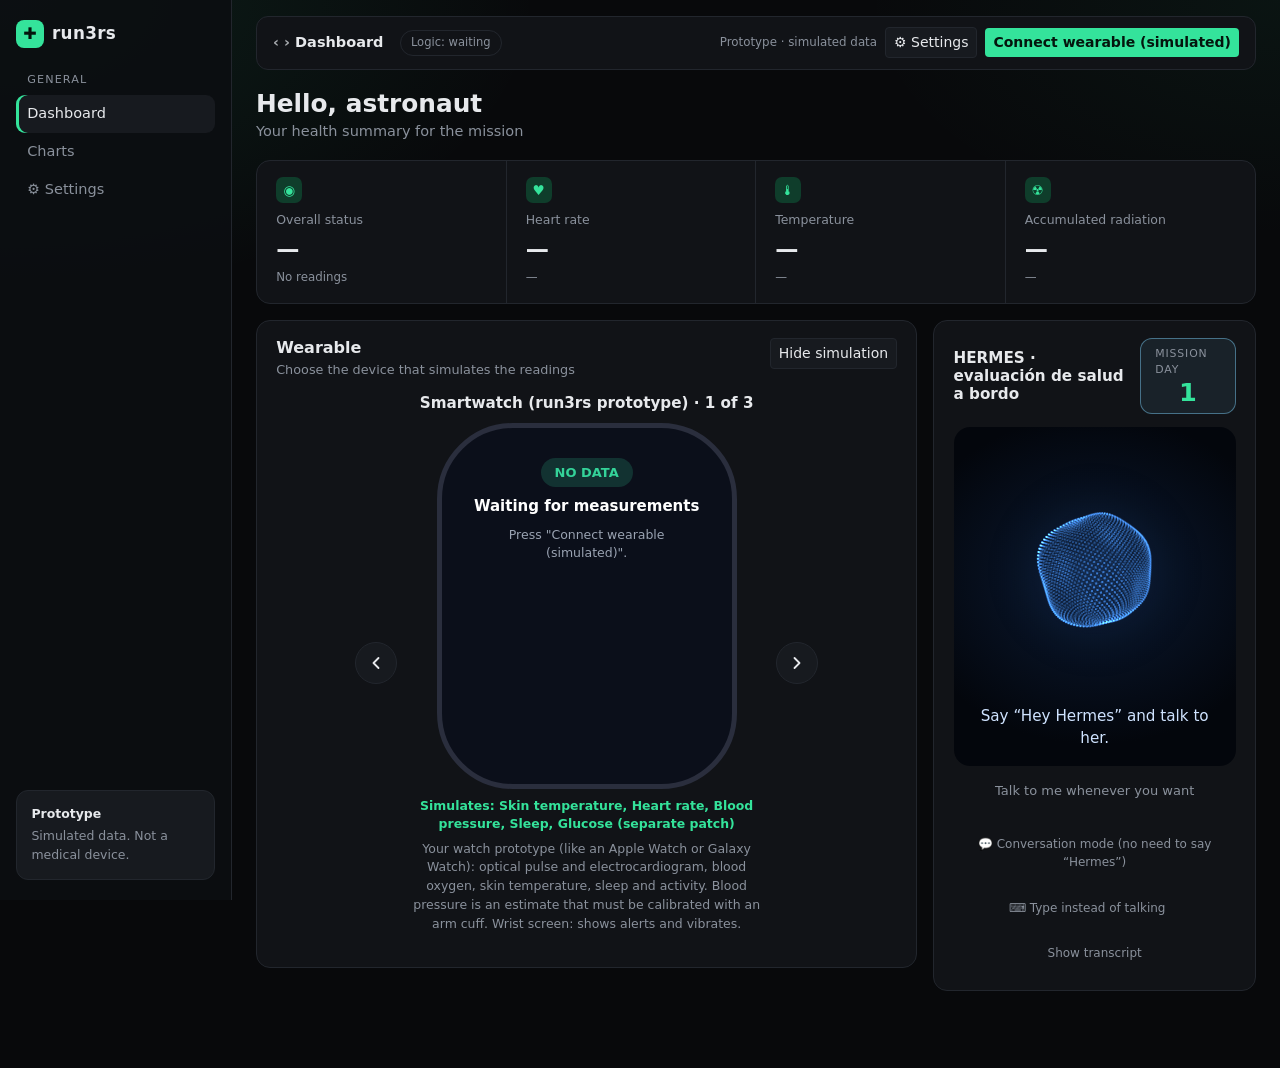
==== commit abaea96c: "Ícono de la pestaña" ====
--- a/public/index.html
+++ b/public/index.html
@@ -7,6 +7,7 @@
     <link rel="stylesheet" href="vendor/bootstrap.min.css">
     <link rel="stylesheet" href="style.css">
     <title>run3rs · Monitor de salud</title>
+    <link rel="icon" href="data:image/svg+xml,%3Csvg xmlns='http://www.w3.org/2000/svg' viewBox='0 0 32 32'%3E%3Crect width='32' height='32' rx='8' fill='%2334e39b'/%3E%3Cpath d='M16 8v16M8 16h16' stroke='%2304140d' stroke-width='4' stroke-linecap='round'/%3E%3C/svg%3E">
 </head>
 
 <body>
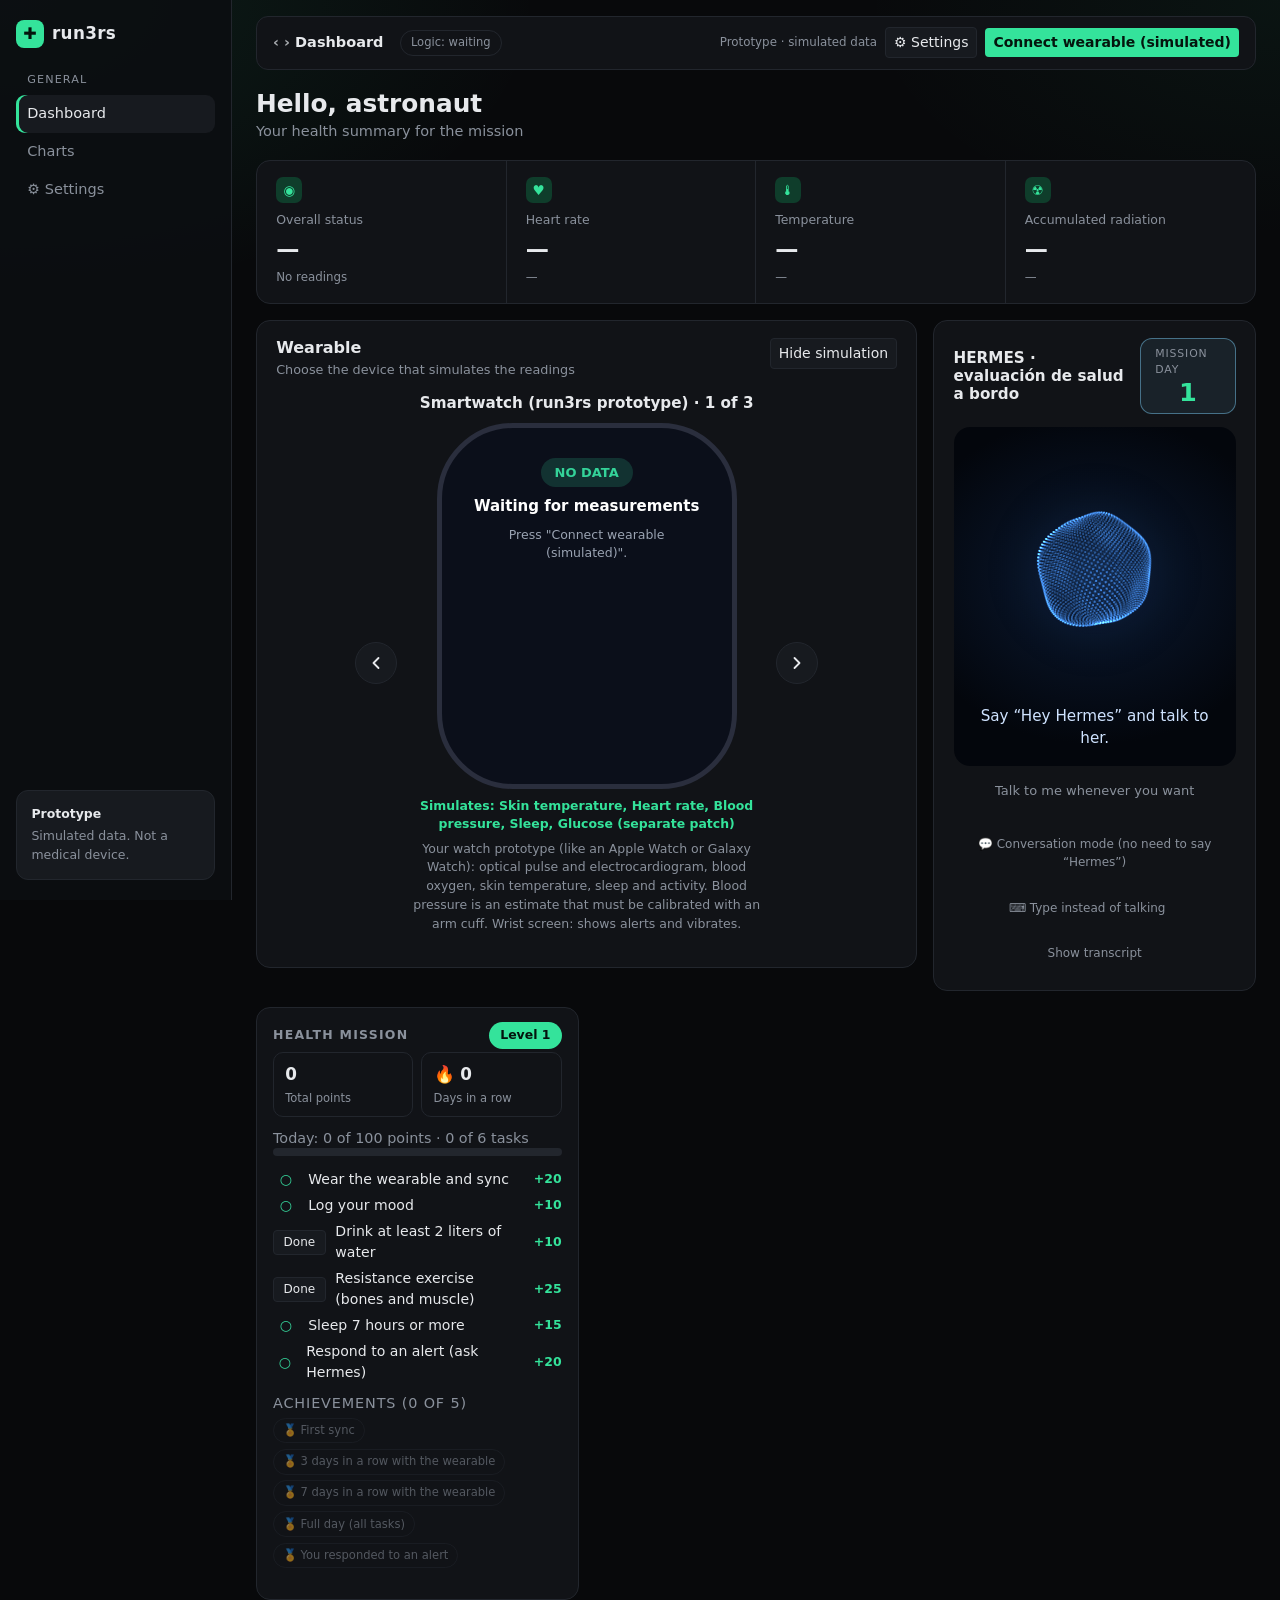
==== commit dbf13067: "Gamificación visible: Misión salud" ====
--- a/public/index.html
+++ b/public/index.html
@@ -128,8 +128,9 @@
                 </div>
             </div>
             <div class="row g-3">
-                <div class="col-md-6"><div id="panel-entorno" class="h-100"></div></div>
-                <div class="col-md-6"><div id="panel-base" class="h-100"></div></div>
+                <div class="col-md-6 col-xl-4"><div id="panel-juego" class="h-100"></div></div>
+                <div class="col-md-6 col-xl-4"><div id="panel-entorno" class="h-100"></div></div>
+                <div class="col-md-12 col-xl-4"><div id="panel-base" class="h-100"></div></div>
             </div>
         </section>
 
@@ -164,7 +165,8 @@
                 <option value="fiebre">Fiebre</option>
                 <option value="hipotension">Hipotensión</option>
                 <option value="hipoglucemia">Hipoglucemia</option>
-            </select></div>
+            </select>
+            <label class="cgm-check"><input type="checkbox" id="incidencias-auto" checked> Incidencias automáticas: en la 2.ª lectura y luego una cada minuto</label></div>
                         <form id="form-salud">
                 <div class="campo">
                     <label for="temperatura">Temperatura (°C)</label>
--- a/public/style.css
+++ b/public/style.css
@@ -459,3 +459,13 @@
 .cgm-check { display: flex; align-items: center; gap: .45rem; margin-top: .45rem; font-size: .8rem; color: var(--tenue); cursor: pointer; font-weight: 500; }
 .cgm-check input { width: auto; accent-color: var(--acento); }
 .campo.no-medido label.cgm-check { text-decoration: none; opacity: 1; }
+
+/* Misión salud (gamificación) en el Panel */
+.juego-resumen-2 { grid-template-columns: repeat(2, 1fr); }
+.juego-resumen-2 div:nth-child(2) span { height: auto; background: none; margin-top: 0; overflow: visible; border-radius: 0; }
+.juego-nivel { padding: .25rem .7rem; border-radius: 999px; font-size: .78rem; font-weight: 700; color: #04140d; background: var(--acento); white-space: nowrap; }
+.juego-barra { height: 8px; border-radius: 999px; background: var(--borde); overflow: hidden; margin: -.3rem 0 .8rem; }
+.juego-barra i { display: block; height: 100%; background: var(--acento); border-radius: 999px; transition: width .4s ease; }
+.juego-subtitulo { margin: .2rem 0 .4rem; font-size: .75rem; letter-spacing: .06em; text-transform: uppercase; color: var(--tenue); }
+.juego-tareas li em { color: var(--acento); font-weight: 600; }
+.juego-tareas li.hecha em { color: var(--tenue); }
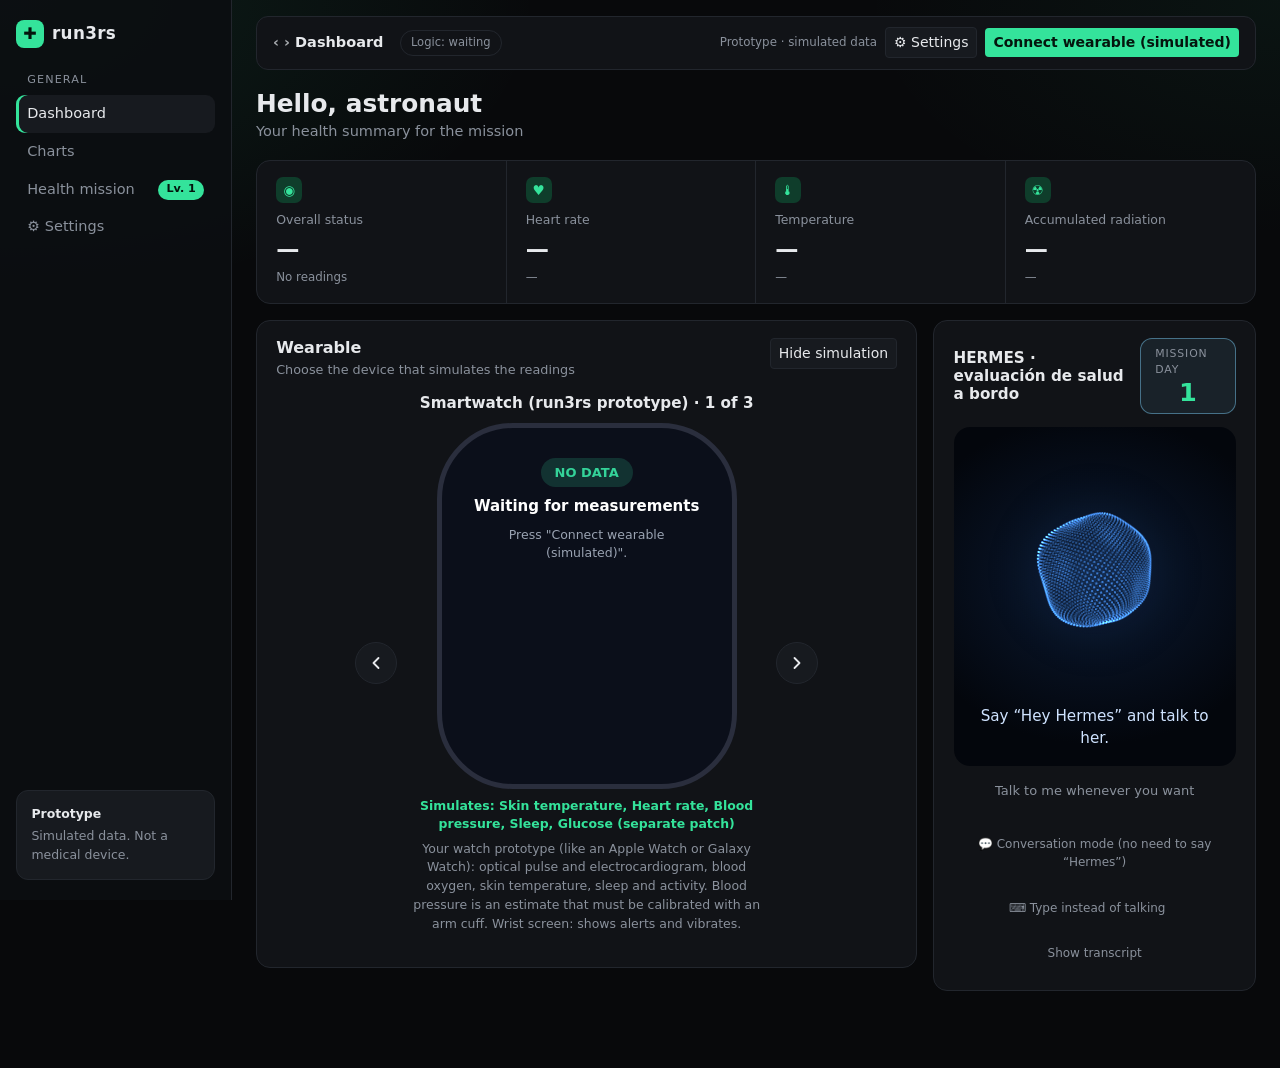
==== commit 6525a988: "Misión salud en el menú lateral" ====
--- a/public/index.html
+++ b/public/index.html
@@ -20,6 +20,7 @@
             <span class="nav-titulo">General</span>
             <a class="nav-link activo" href="#vista-panel" data-ir="panel">Panel</a>
             <a class="nav-link" href="#vista-graficos" data-ir="graficos">Gráficos</a>
+            <a class="nav-link nav-mision" href="#vista-mision" data-ir="mision" data-titulo="Misión salud"><span>Misión salud</span> <span class="nav-insignia" id="nav-nivel"></span></a>
             <button type="button" class="nav-link nav-ajustes" data-abrir-ajustes>⚙ Ajustes</button>
         </nav>
         <div class="lateral-nota mt-auto">
@@ -46,6 +47,7 @@
         <nav class="nav-movil d-lg-none" aria-label="Secciones">
             <a class="nav-pill activo" href="#vista-panel" data-ir="panel">Panel</a>
             <a class="nav-pill" href="#vista-graficos" data-ir="graficos">Gráficos</a>
+            <a class="nav-pill" href="#vista-mision" data-ir="mision">Misión salud</a>
         </nav>
 
         <!-- Los avisos a Tierra se ven en todas las pantallas -->
@@ -128,10 +130,14 @@
                 </div>
             </div>
             <div class="row g-3">
-                <div class="col-md-6 col-xl-4"><div id="panel-juego" class="h-100"></div></div>
-                <div class="col-md-6 col-xl-4"><div id="panel-entorno" class="h-100"></div></div>
-                <div class="col-md-12 col-xl-4"><div id="panel-base" class="h-100"></div></div>
-            </div>
+                <div class="col-md-6"><div id="panel-entorno" class="h-100"></div></div>
+                <div class="col-md-6"><div id="panel-base" class="h-100"></div></div>
+            </div>
+        </section>
+
+        <!-- Misión salud: gamificación -->
+        <section class="vista vista-estrecha" data-vista="mision" hidden>
+            <div id="panel-juego"></div>
         </section>
 
         <!-- Gráficos: gráficas, lecturas e indicadores -->
--- a/public/style.css
+++ b/public/style.css
@@ -469,3 +469,8 @@
 .juego-subtitulo { margin: .2rem 0 .4rem; font-size: .75rem; letter-spacing: .06em; text-transform: uppercase; color: var(--tenue); }
 .juego-tareas li em { color: var(--acento); font-weight: 600; }
 .juego-tareas li.hecha em { color: var(--tenue); }
+
+/* Misión salud en el menú lateral */
+.nav-mision { display: flex; align-items: center; justify-content: space-between; gap: .5rem; }
+.nav-insignia { font-size: .7rem; font-weight: 700; padding: .1rem .5rem; border-radius: 999px; color: #04140d; background: var(--acento); }
+.nav-insignia:empty { display: none; }
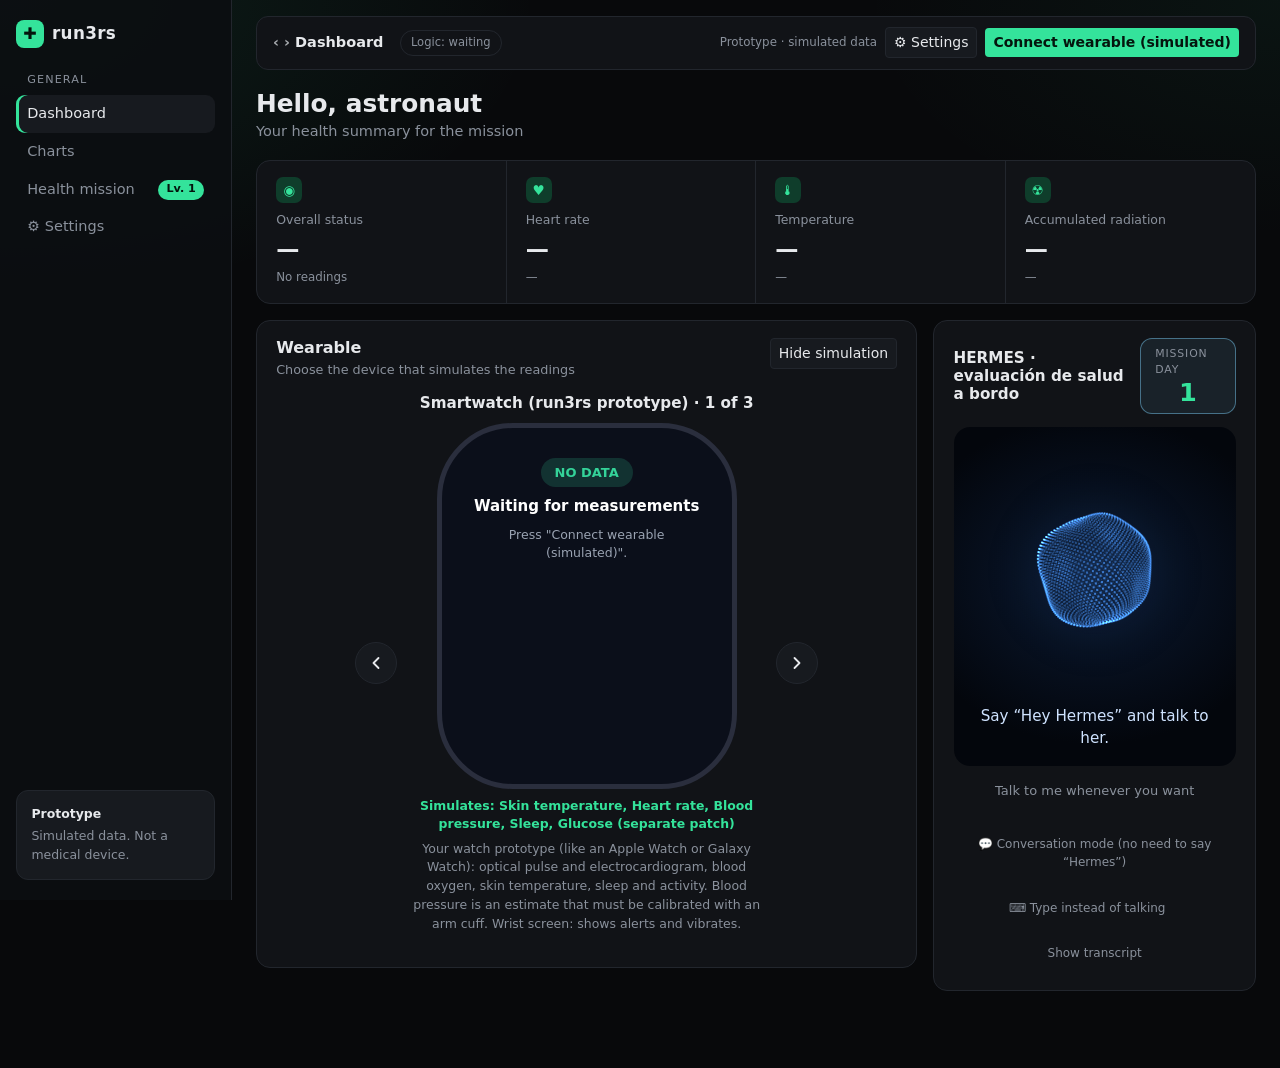
==== commit 8db058a1: "Minijuegos: reflejos, trivia y respiración" ====
--- a/public/index.html
+++ b/public/index.html
@@ -138,6 +138,7 @@
         <!-- Misión salud: gamificación -->
         <section class="vista vista-estrecha" data-vista="mision" hidden>
             <div id="panel-juego"></div>
+            <div id="panel-minijuegos"></div>
         </section>
 
         <!-- Gráficos: gráficas, lecturas e indicadores -->
--- a/public/style.css
+++ b/public/style.css
@@ -474,3 +474,29 @@
 .nav-mision { display: flex; align-items: center; justify-content: space-between; gap: .5rem; }
 .nav-insignia { font-size: .7rem; font-weight: 700; padding: .1rem .5rem; border-radius: 999px; color: #04140d; background: var(--acento); }
 .nav-insignia:empty { display: none; }
+
+/* Minijuegos */
+.mini-pestanas { display: flex; gap: .4rem; flex-wrap: wrap; margin: .6rem 0 .9rem; }
+.mini-tab { padding: .4rem .9rem; border-radius: 999px; border: 1px solid var(--borde); background: var(--panel); color: var(--tenue); font-weight: 600; font-size: .85rem; cursor: pointer; }
+.mini-tab.activo { color: #04140d; background: var(--acento); border-color: var(--acento); }
+.mini-ayuda { font-size: .85rem; color: var(--tenue); margin: 0 0 .8rem; }
+.mini-resultado { margin: .8rem 0 0; font-size: .9rem; }
+.mini-resultado small { color: var(--tenue); }
+.reflejo-blanco { display: grid; place-items: center; width: 100%; max-width: 360px; height: 150px; margin: 0 auto; border-radius: 18px; border: 2px solid var(--borde); background: var(--panel); color: var(--texto); font-size: 1.15rem; font-weight: 700; cursor: pointer; user-select: none; transition: background .08s; }
+.reflejo-blanco.espera { background: rgba(248, 113, 113, .18); border-color: var(--rojo); color: var(--rojo); }
+.reflejo-blanco.ya { background: var(--acento); border-color: var(--acento); color: #04140d; }
+.reflejo-blanco.pronto { background: rgba(251, 191, 36, .15); border-color: var(--amarillo); color: var(--amarillo); }
+.trivia-pregunta { font-weight: 600; font-size: 1.02rem; margin: 0 0 .7rem; }
+.trivia-opciones { display: grid; gap: .45rem; }
+.trivia-opciones .btn { text-align: left; white-space: normal; }
+.trivia-opciones .op-bien { border-color: var(--verde) !important; color: var(--verde) !important; opacity: 1 !important; }
+.trivia-opciones .op-mal { border-color: var(--rojo) !important; color: var(--rojo) !important; opacity: 1 !important; }
+.respira-circulo { width: 150px; height: 150px; margin: .4rem auto 1rem; border-radius: 50%; display: grid; place-items: center; text-align: center; padding: .5rem;
+    background: radial-gradient(circle, rgba(52, 227, 155, .35), rgba(52, 227, 155, .05)); border: 2px solid var(--acento); font-weight: 600; font-size: .9rem;
+    transform: scale(.7); transition: transform 4s linear; }
+.respira-circulo.fase-0 { transform: scale(1); }
+.respira-circulo.fase-1 { transform: scale(1); }
+.respira-circulo.fase-2 { transform: scale(.7); }
+.respira-circulo.fase-3 { transform: scale(.7); }
+[data-cuerpo="respira"] > .btn { display: block; margin: 0 auto; }
+@media (prefers-reduced-motion: reduce) { .respira-circulo { transition: none; } }
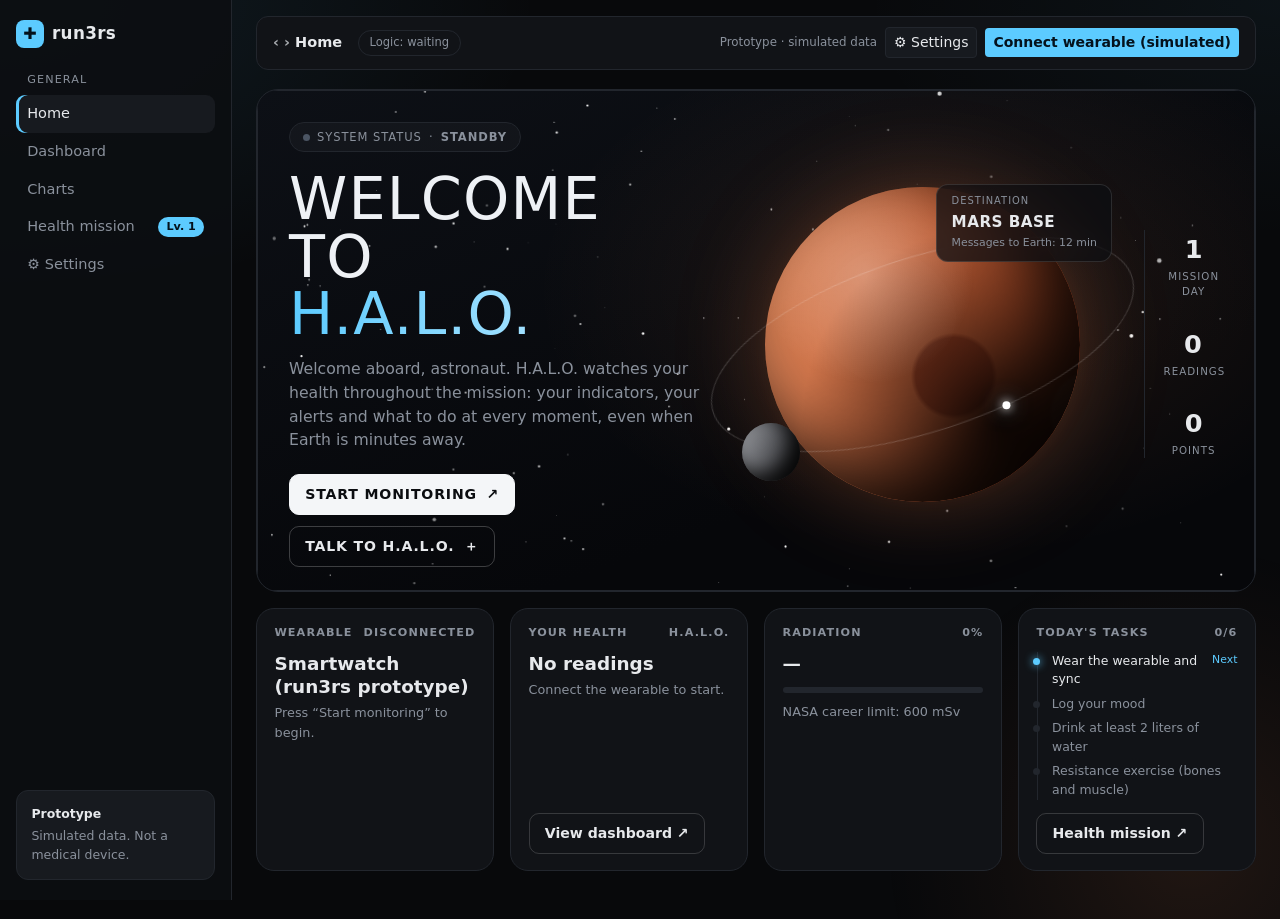
==== commit b7e982d8: "H.A.L.O , dashboard y voz" ====
--- a/public/index.html
+++ b/public/index.html
@@ -6,11 +6,13 @@
     <meta name="viewport" content="width=device-width, initial-scale=1.0">
     <link rel="stylesheet" href="vendor/bootstrap.min.css">
     <link rel="stylesheet" href="style.css">
-    <title>run3rs · Monitor de salud</title>
+    <title>H.A.L.O.</title>
     <link rel="icon" href="data:image/svg+xml,%3Csvg xmlns='http://www.w3.org/2000/svg' viewBox='0 0 32 32'%3E%3Crect width='32' height='32' rx='8' fill='%2334e39b'/%3E%3Cpath d='M16 8v16M8 16h16' stroke='%2304140d' stroke-width='4' stroke-linecap='round'/%3E%3C/svg%3E">
 </head>
 
 <body>
+<!-- Cielo de estrellas animado detrás del Panel, Gráficos y Misión salud (como en el Inicio) -->
+<canvas id="fondo-estrellas" aria-hidden="true"></canvas>
 <div class="app d-flex">
 
     <!-- Barra lateral -->
@@ -18,7 +20,8 @@
         <div class="logo d-flex align-items-center gap-2"><span class="logo-marca">✚</span><span>run3rs</span></div>
         <nav class="nav flex-column mt-4" aria-label="Secciones">
             <span class="nav-titulo">General</span>
-            <a class="nav-link activo" href="#vista-panel" data-ir="panel">Panel</a>
+            <a class="nav-link activo" href="#vista-inicio" data-ir="inicio">Inicio</a>
+            <a class="nav-link" href="#vista-panel" data-ir="panel">Panel</a>
             <a class="nav-link" href="#vista-graficos" data-ir="graficos">Gráficos</a>
             <a class="nav-link nav-mision" href="#vista-mision" data-ir="mision" data-titulo="Misión salud"><span>Misión salud</span> <span class="nav-insignia" id="nav-nivel"></span></a>
             <button type="button" class="nav-link nav-ajustes" data-abrir-ajustes>⚙ Ajustes</button>
@@ -45,7 +48,8 @@
 
         <!-- Navegación en pantallas pequeñas (en escritorio está la barra lateral) -->
         <nav class="nav-movil d-lg-none" aria-label="Secciones">
-            <a class="nav-pill activo" href="#vista-panel" data-ir="panel">Panel</a>
+            <a class="nav-pill activo" href="#vista-inicio" data-ir="inicio">Inicio</a>
+            <a class="nav-pill" href="#vista-panel" data-ir="panel">Panel</a>
             <a class="nav-pill" href="#vista-graficos" data-ir="graficos">Gráficos</a>
             <a class="nav-pill" href="#vista-mision" data-ir="mision">Misión salud</a>
         </nav>
@@ -54,8 +58,61 @@
         <div id="aviso-tierra"></div>
 
         <!-- Cada opción del menú muestra solo su pantalla -->
-        <!-- Panel: resumen, wearable y HERMES -->
-        <section class="vista" data-vista="panel">
+        <!-- Panel: resumen, wearable y H.A.L.O. -->
+        <!-- Inicio: bienvenida a bordo -->
+        <section class="vista" data-vista="inicio" hidden>
+            <div class="bienvenida">
+                <canvas class="bv-estrellas" id="bv-estrellas" aria-hidden="true"></canvas>
+                <div class="bv-texto">
+                    <span class="bv-estado" id="bv-estado"><i></i> <span>Estado del sistema</span> · <b>Nominal</b></span>
+                    <h1 class="bv-titulo"><span class="bv-linea-titulo">WELCOME</span><span class="bv-linea-titulo">TO</span><em class="bv-linea-titulo">H.A.L.O.</em></h1>
+                    <p class="bv-sub">Bienvenido a bordo, astronauta. H.A.L.O. vigila tu salud durante toda la misión: tus indicadores, tus alertas y qué hacer en cada momento, aunque la Tierra esté a minutos de distancia.</p>
+                    <div class="bv-botones">
+                        <button type="button" class="bv-btn bv-btn-claro" id="bv-iniciar">Iniciar monitoreo <span aria-hidden="true">↗</span></button>
+                        <button type="button" class="bv-btn bv-btn-borde" id="bv-halo">Hablar con H.A.L.O. <span aria-hidden="true">＋</span></button>
+                    </div>
+                </div>
+                <div class="bv-escena" aria-hidden="true">
+                    <div class="bv-halo"></div>
+                    <div class="bv-orbita"></div>
+                    <div class="bv-satelite" id="bv-satelite"><i></i></div>
+                    <div class="bv-planeta" id="bv-planeta" data-habitat="marte"></div>
+                    <div class="bv-luna"></div>
+                    <div class="bv-destino"><span>Destino</span><b id="bv-destino">Base en Marte</b><small id="bv-retraso"></small></div>
+                </div>
+                <ul class="bv-datos">
+                    <li><b id="bv-dia">1</b><span>Día de misión</span></li>
+                    <li><b id="bv-lecturas">0</b><span>Lecturas</span></li>
+                    <li><b id="bv-puntos">0</b><span>Puntos</span></li>
+                </ul>
+            </div>
+            <div class="bv-tarjetas">
+                <div class="bv-tarjeta">
+                    <div class="bv-cab"><span>Wearable</span><b id="bv-wear-estado">—</b></div>
+                    <p class="bv-grande" id="bv-wear-nombre">—</p>
+                    <p class="bv-pie" id="bv-wear-pie"></p>
+                </div>
+                <div class="bv-tarjeta">
+                    <div class="bv-cab"><span>Tu salud</span><b>H.A.L.O.</b></div>
+                    <p class="bv-grande" id="bv-salud">Sin lecturas</p>
+                    <p class="bv-pie" id="bv-salud-pie">Conecta el wearable para empezar.</p>
+                    <button type="button" class="bv-mini" data-ir="panel">Ver panel ↗</button>
+                </div>
+                <div class="bv-tarjeta">
+                    <div class="bv-cab"><span>Radiación</span><b id="bv-rad-pct">0%</b></div>
+                    <p class="bv-grande" id="bv-rad">0 mSv</p>
+                    <div class="bv-barra"><i id="bv-rad-barra"></i></div>
+                    <p class="bv-pie">Límite de carrera NASA: 600 mSv</p>
+                </div>
+                <div class="bv-tarjeta">
+                    <div class="bv-cab"><span>Tareas de hoy</span><b id="bv-tareas-n">0/6</b></div>
+                    <ol class="bv-linea" id="bv-linea"></ol>
+                    <button type="button" class="bv-mini" data-ir="mision">Misión salud ↗</button>
+                </div>
+            </div>
+        </section>
+
+        <section class="vista" data-vista="panel" hidden>
             <div class="saludo">
                 <h1>Hola, astronauta</h1>
                 <p id="saludo-sub">Resumen de tu salud en la misión</p>
@@ -69,8 +126,50 @@
                 <div class="col kpi" id="kpi-radiacion"><span class="kpi-icono">☢</span><span class="kpi-etq">Radiación acumulada</span><b class="kpi-valor">—</b><span class="kpi-pie">—</span></div>
             </div>
         </div>
-            <div class="row g-3 mb-3">
-                <div class="col-xl-8">
+            <!-- 1. H.A.L.O. primero -->
+            <div class="mb-3 panel-halo">
+                <section id="seccion-asistente" class="tarjeta-dash">
+    <div class="nova-cabecera">
+        <h3 title="Health Assessment and Life-support Operations">H.A.L.O. · evaluación de salud a bordo</h3>
+        <div class="juego-dia"><span>Día de misión</span><b id="nova-dia">1</b></div>
+    </div>
+
+    <div class="nova-escenario">
+        <canvas id="nova-orbe" aria-hidden="true"></canvas>
+        <p id="nova-subtitulo" aria-live="polite">Di «Oye H.A.L.O.» y háblale.</p>
+    </div>
+
+    <div id="controles-voz">
+        <button type="button" id="btn-microfono" hidden>🎙 Activar a H.A.L.O.</button>
+        <span id="estado-microfono" aria-live="polite"></span>
+    </div>
+
+    <div class="nova-secundarios">
+        <button type="button" id="btn-escribir">⌨ Escribir en vez de hablar</button>
+        <button type="button" id="btn-transcripcion">Ver transcripción</button>
+    </div>
+
+    <form id="formulario-asistente" hidden>
+        <div class="campo">
+            <label for="pregunta-asistente">¿Qué deseas consultar?</label>
+            <textarea
+                id="pregunta-asistente"
+                maxlength="1000"
+                placeholder="Ejemplo: ¿Por qué mi glucosa está en alerta?"
+                required
+            ></textarea>
+        </div>
+
+        <button type="submit" id="btn-asistente">
+            Consultar a H.A.L.O.
+        </button>
+    </form>
+
+    <div id="chat-ia" hidden></div>
+</section>
+            </div>
+            <!-- 2. Simulación del wearable debajo -->
+            <div class="mb-3">
                 <div class="tarjeta-dash" id="tarjeta-wearable">
                     <div class="cab-dash"><div><h2>Wearable</h2><p>Elige el dispositivo que simula las lecturas</p></div>
                         <button type="button" id="btn-reloj" class="btn btn-contorno btn-sm">Ver simulación</button></div>
@@ -86,48 +185,6 @@
                 </div>
             </div>
                 </div>
-                </div>
-                <div class="col-xl-4">
-                <section id="seccion-asistente" class="tarjeta-dash">
-    <div class="nova-cabecera">
-        <h3 title="Health Evaluation and Remote Medical Expert System">HERMES · evaluación de salud a bordo</h3>
-        <div class="juego-dia"><span>Día de misión</span><b id="nova-dia">1</b></div>
-    </div>
-
-    <div class="nova-escenario">
-        <canvas id="nova-orbe" aria-hidden="true"></canvas>
-        <p id="nova-subtitulo" aria-live="polite">Di «Oye Hermes» y háblale.</p>
-    </div>
-
-    <div id="controles-voz">
-        <button type="button" id="btn-microfono" hidden>🎙 Activar a Hermes</button>
-        <span id="estado-microfono" aria-live="polite"></span>
-    </div>
-
-    <div class="nova-secundarios">
-        <button type="button" id="btn-escribir">⌨ Escribir en vez de hablar</button>
-        <button type="button" id="btn-transcripcion">Ver transcripción</button>
-    </div>
-
-    <form id="formulario-asistente" hidden>
-        <div class="campo">
-            <label for="pregunta-asistente">¿Qué deseas consultar?</label>
-            <textarea
-                id="pregunta-asistente"
-                maxlength="1000"
-                placeholder="Ejemplo: ¿Por qué mi glucosa está en alerta?"
-                required
-            ></textarea>
-        </div>
-
-        <button type="submit" id="btn-asistente">
-            Consultar a Hermes
-        </button>
-    </form>
-
-    <div id="chat-ia" hidden></div>
-</section>
-                </div>
             </div>
             <div class="row g-3">
                 <div class="col-md-6"><div id="panel-entorno" class="h-100"></div></div>
--- a/public/style.css
+++ b/public/style.css
@@ -1,4 +1,4 @@
-/* run3rs · panel oscuro (Bootstrap 5 + tema propio, acento verde) */
+/* run3rs · panel oscuro (Bootstrap 5 + tema propio, acento azul hielo que combina con el Inicio) */
 :root {
     --fondo: #08090b;
     --panel: #111317;
@@ -6,8 +6,8 @@
     --borde: #22262d;
     --texto: #e7e9ec;
     --tenue: #8a919c;
-    --acento: #34e39b;
-    --acento-osc: #0f3d2b;
+    --acento: #5ccbff;
+    --acento-osc: #0c2a3d;
     --verde: #34d399;
     --amarillo: #fbbf24;
     --rojo: #f87171;
@@ -25,8 +25,8 @@
     font-family: var(--fuente); font-size: 14.5px; line-height: 1.5;
     color: var(--texto);
     background:
-        radial-gradient(900px 500px at 0% 0%, rgba(52, 227, 155, .10), transparent 60%),
-        radial-gradient(700px 400px at 100% 0%, rgba(52, 227, 155, .05), transparent 60%),
+        radial-gradient(900px 500px at 0% 0%, rgba(92, 203, 255, .10), transparent 60%),
+        radial-gradient(700px 400px at 100% 0%, rgba(92, 203, 255, .05), transparent 60%),
         var(--fondo);
     min-height: 100vh;
     -webkit-font-smoothing: antialiased;
@@ -40,7 +40,7 @@
     border-right: 1px solid var(--borde);
 }
 .logo { font-weight: 700; font-size: 1.05rem; letter-spacing: .02em; }
-.logo-marca { display: grid; place-items: center; width: 28px; height: 28px; border-radius: 8px; background: var(--acento); color: #04150d; font-size: 1rem; }
+.logo-marca { display: grid; place-items: center; width: 28px; height: 28px; border-radius: 8px; background: var(--acento); color: #04121c; font-size: 1rem; }
 .nav-titulo { font-size: .7rem; letter-spacing: .1em; text-transform: uppercase; color: var(--tenue); margin: 0 0 .4rem .7rem; }
 .lateral .nav-link { color: var(--tenue); padding: .5rem .7rem; border-radius: 9px; font-weight: 500; }
 .lateral .nav-link:hover { color: var(--texto); background: var(--panel-2); }
@@ -54,7 +54,7 @@
 .migas { font-weight: 600; }
 .marca-nota { font-size: .74rem; color: var(--tenue); }
 #fuente-logica { font-size: .72rem; padding: .2rem .65rem; border-radius: 999px; border: 1px solid var(--borde); color: var(--tenue); }
-#fuente-logica[data-fuente="python"] { color: var(--acento); border-color: rgba(52, 227, 155, .5); }
+#fuente-logica[data-fuente="python"] { color: var(--acento); border-color: rgba(92, 203, 255, .5); }
 #fuente-logica[data-fuente="local"]  { color: var(--amarillo); border-color: rgba(251, 191, 36, .5); }
 .saludo { margin-bottom: 1.1rem; }
 .saludo h1 { font-size: 1.55rem; font-weight: 600; margin: 0; }
@@ -81,8 +81,8 @@
 @media (max-width: 767.98px) { .kpi:nth-child(2) { border-right: 0; } .kpi:nth-child(-n+2) { border-bottom: 1px solid var(--borde); } }
 
 /* Botones Bootstrap con el tema */
-.btn-verde { background: var(--acento); color: #04150d; border: 0; font-weight: 600; }
-.btn-verde:hover, .btn-verde:focus { background: #5aeeb1; color: #04150d; }
+.btn-verde { background: var(--acento); color: #04121c; border: 0; font-weight: 600; }
+.btn-verde:hover, .btn-verde:focus { background: #8fdcff; color: #04121c; }
 .btn-contorno { border: 1px solid var(--borde); color: var(--texto); background: var(--panel-2); }
 .btn-contorno:hover { border-color: var(--acento); color: var(--texto); }
 
@@ -124,7 +124,7 @@
 button:disabled { opacity: .5; cursor: not-allowed; }
 
 #btn-evaluar, #btn-microfono {
-    background: var(--acento); color: #04150d; border-color: transparent;
+    background: var(--acento); color: #04121c; border-color: transparent;
 }
 #btn-evaluar { width: 100%; }
 #btn-evaluar { margin: .4rem 0 0; }
@@ -216,7 +216,7 @@
     margin-bottom: .5rem;
 }
 
-/* ---------- Hermes ---------- */
+/* ---------- H.A.L.O. ---------- */
 #seccion-asistente { margin: 0; }
 #seccion-asistente h3 { margin-top: 0; }
 #seccion-asistente > p { color: var(--tenue); font-size: .9rem; }
@@ -268,7 +268,7 @@
     html { scroll-behavior: auto; }
 }
 
-/* ---------- Orbe de Hermes ---------- */
+/* ---------- Orbe de H.A.L.O. ---------- */
 .nova-escenario {
     display: flex; flex-direction: column; align-items: center;
     border-radius: 16px;
@@ -328,7 +328,7 @@
 .juego-dia b { font-size: 1.6rem; line-height: 1.1; color: var(--acento); }
 .juego-progreso { margin: 0 0 .6rem; font-size: .8rem; color: var(--tenue); }
 
-/* Hermes arriba, en el lugar de Misión salud */
+/* H.A.L.O. arriba, en el lugar de Misión salud */
 
 .nova-cabecera { display: flex; align-items: center; justify-content: space-between; gap: 1rem; margin-bottom: .8rem; }
 .nova-cabecera h3 { margin: 0; }
@@ -448,7 +448,7 @@
 .nav-movil::-webkit-scrollbar { display: none; }
 .nav-pill { flex: 0 0 auto; padding: .4rem .85rem; border-radius: 999px; border: 1px solid var(--borde); color: var(--tenue); text-decoration: none; font-weight: 500; font-size: .9rem; background: var(--panel); }
 .nav-pill:hover { color: var(--texto); }
-.nav-pill.activo { color: #04140d; background: var(--acento); border-color: var(--acento); }
+.nav-pill.activo { color: #04121c; background: var(--acento); border-color: var(--acento); }
 
 /* Aviso tras procesar una lectura */
 .aviso-procesada { margin: .8rem 0 0; display: flex; align-items: center; gap: .6rem; flex-wrap: wrap; color: var(--acento); font-weight: 600; }
@@ -463,7 +463,7 @@
 /* Misión salud (gamificación) en el Panel */
 .juego-resumen-2 { grid-template-columns: repeat(2, 1fr); }
 .juego-resumen-2 div:nth-child(2) span { height: auto; background: none; margin-top: 0; overflow: visible; border-radius: 0; }
-.juego-nivel { padding: .25rem .7rem; border-radius: 999px; font-size: .78rem; font-weight: 700; color: #04140d; background: var(--acento); white-space: nowrap; }
+.juego-nivel { padding: .25rem .7rem; border-radius: 999px; font-size: .78rem; font-weight: 700; color: #04121c; background: var(--acento); white-space: nowrap; }
 .juego-barra { height: 8px; border-radius: 999px; background: var(--borde); overflow: hidden; margin: -.3rem 0 .8rem; }
 .juego-barra i { display: block; height: 100%; background: var(--acento); border-radius: 999px; transition: width .4s ease; }
 .juego-subtitulo { margin: .2rem 0 .4rem; font-size: .75rem; letter-spacing: .06em; text-transform: uppercase; color: var(--tenue); }
@@ -472,19 +472,19 @@
 
 /* Misión salud en el menú lateral */
 .nav-mision { display: flex; align-items: center; justify-content: space-between; gap: .5rem; }
-.nav-insignia { font-size: .7rem; font-weight: 700; padding: .1rem .5rem; border-radius: 999px; color: #04140d; background: var(--acento); }
+.nav-insignia { font-size: .7rem; font-weight: 700; padding: .1rem .5rem; border-radius: 999px; color: #04121c; background: var(--acento); }
 .nav-insignia:empty { display: none; }
 
 /* Minijuegos */
 .mini-pestanas { display: flex; gap: .4rem; flex-wrap: wrap; margin: .6rem 0 .9rem; }
 .mini-tab { padding: .4rem .9rem; border-radius: 999px; border: 1px solid var(--borde); background: var(--panel); color: var(--tenue); font-weight: 600; font-size: .85rem; cursor: pointer; }
-.mini-tab.activo { color: #04140d; background: var(--acento); border-color: var(--acento); }
+.mini-tab.activo { color: #04121c; background: var(--acento); border-color: var(--acento); }
 .mini-ayuda { font-size: .85rem; color: var(--tenue); margin: 0 0 .8rem; }
 .mini-resultado { margin: .8rem 0 0; font-size: .9rem; }
 .mini-resultado small { color: var(--tenue); }
 .reflejo-blanco { display: grid; place-items: center; width: 100%; max-width: 360px; height: 150px; margin: 0 auto; border-radius: 18px; border: 2px solid var(--borde); background: var(--panel); color: var(--texto); font-size: 1.15rem; font-weight: 700; cursor: pointer; user-select: none; transition: background .08s; }
 .reflejo-blanco.espera { background: rgba(248, 113, 113, .18); border-color: var(--rojo); color: var(--rojo); }
-.reflejo-blanco.ya { background: var(--acento); border-color: var(--acento); color: #04140d; }
+.reflejo-blanco.ya { background: var(--acento); border-color: var(--acento); color: #04121c; }
 .reflejo-blanco.pronto { background: rgba(251, 191, 36, .15); border-color: var(--amarillo); color: var(--amarillo); }
 .trivia-pregunta { font-weight: 600; font-size: 1.02rem; margin: 0 0 .7rem; }
 .trivia-opciones { display: grid; gap: .45rem; }
@@ -492,7 +492,7 @@
 .trivia-opciones .op-bien { border-color: var(--verde) !important; color: var(--verde) !important; opacity: 1 !important; }
 .trivia-opciones .op-mal { border-color: var(--rojo) !important; color: var(--rojo) !important; opacity: 1 !important; }
 .respira-circulo { width: 150px; height: 150px; margin: .4rem auto 1rem; border-radius: 50%; display: grid; place-items: center; text-align: center; padding: .5rem;
-    background: radial-gradient(circle, rgba(52, 227, 155, .35), rgba(52, 227, 155, .05)); border: 2px solid var(--acento); font-weight: 600; font-size: .9rem;
+    background: radial-gradient(circle, rgba(92, 203, 255, .35), rgba(92, 203, 255, .05)); border: 2px solid var(--acento); font-weight: 600; font-size: .9rem;
     transform: scale(.7); transition: transform 4s linear; }
 .respira-circulo.fase-0 { transform: scale(1); }
 .respira-circulo.fase-1 { transform: scale(1); }
@@ -500,3 +500,215 @@
 .respira-circulo.fase-3 { transform: scale(.7); }
 [data-cuerpo="respira"] > .btn { display: block; margin: 0 auto; }
 @media (prefers-reduced-motion: reduce) { .respira-circulo { transition: none; } }
+
+/* ===== Inicio: bienvenida ===== */
+.bienvenida { position: relative; display: grid; grid-template-columns: minmax(0, 1.05fr) minmax(0, 1fr) auto; align-items: center; gap: 1.5rem;
+    min-height: 430px; padding: 2rem 2rem 1.5rem; margin-bottom: 1rem; border-radius: 22px; overflow: hidden; border: 1px solid var(--borde);
+    background:
+        radial-gradient(1px 1px at 12% 20%, rgba(255,255,255,.7), transparent 60%),
+        radial-gradient(1px 1px at 48% 12%, rgba(255,255,255,.5), transparent 60%),
+        radial-gradient(1.5px 1.5px at 62% 78%, rgba(255,255,255,.5), transparent 60%),
+        radial-gradient(1px 1px at 88% 30%, rgba(255,255,255,.6), transparent 60%),
+        radial-gradient(1px 1px at 30% 85%, rgba(255,255,255,.4), transparent 60%),
+        radial-gradient(1px 1px at 75% 50%, rgba(255,255,255,.35), transparent 60%),
+        radial-gradient(600px 380px at 70% 40%, rgba(255, 150, 90, .10), transparent 70%),
+        linear-gradient(160deg, #0d1016, #06070a 70%); }
+.bv-texto { position: relative; z-index: 2; }
+.bv-estado { display: inline-flex; align-items: center; gap: .45rem; padding: .35rem .8rem; border-radius: 999px; border: 1px solid var(--borde);
+    background: rgba(255,255,255,.03); font-size: .72rem; letter-spacing: .08em; text-transform: uppercase; color: var(--tenue); }
+.bv-estado i { width: 7px; height: 7px; border-radius: 50%; background: var(--nodato); }
+.bv-estado b { color: var(--tenue); font-weight: 700; }
+.bv-estado[data-estado="verde"] i, .bv-estado[data-estado="verde"] b { background-color: transparent; color: var(--verde); }
+.bv-estado[data-estado="verde"] i { background: var(--verde); box-shadow: 0 0 8px var(--verde); }
+.bv-estado[data-estado="amarillo"] i { background: var(--amarillo); box-shadow: 0 0 8px var(--amarillo); } .bv-estado[data-estado="amarillo"] b { color: var(--amarillo); }
+.bv-estado[data-estado="rojo"] i { background: var(--rojo); box-shadow: 0 0 8px var(--rojo); } .bv-estado[data-estado="rojo"] b { color: var(--rojo); }
+.bv-titulo { margin: 1.1rem 0 .9rem; font-size: clamp(2.4rem, 4.6vw, 4.1rem); line-height: .98; font-weight: 300; letter-spacing: .02em; text-transform: uppercase; color: #eef1f5; }
+.bv-titulo em { font-style: normal; color: var(--acento); }
+.bv-sub { max-width: 46ch; color: var(--tenue); font-size: .98rem; margin: 0 0 1.4rem; }
+.bv-botones { display: flex; flex-wrap: wrap; gap: .7rem; }
+.bv-btn { display: inline-flex; align-items: center; gap: .6rem; padding: .8rem 1.3rem; border-radius: 12px; font-size: .8rem; font-weight: 700; letter-spacing: .06em; text-transform: uppercase; cursor: pointer; transition: transform .15s, background .2s; }
+.bv-btn:hover { transform: translateY(-1px); }
+.bv-btn-claro { background: #f4f6f8; color: #0b0d10; border: 1px solid #f4f6f8; }
+.bv-btn-claro:hover { background: #fff; }
+.bv-btn-borde { background: transparent; color: var(--texto); border: 1px solid rgba(255,255,255,.22); }
+.bv-btn-borde:hover { border-color: var(--acento); color: var(--acento); }
+
+/* Planeta según el hábitat */
+.bv-escena { position: relative; height: 380px; display: grid; place-items: center; }
+.bv-planeta { position: relative; width: min(330px, 80%); aspect-ratio: 1; border-radius: 50%; z-index: 1;
+    animation: bv-girar 60s linear infinite; background-size: 200% 100%; }
+.bv-planeta::after { content: ""; position: absolute; inset: 0; border-radius: 50%;
+    background: radial-gradient(circle at 32% 28%, rgba(255,255,255,.25), transparent 35%), radial-gradient(circle at 75% 75%, rgba(0,0,0,.85), transparent 60%);
+    box-shadow: inset -36px -28px 70px rgba(0,0,0,.9); }
+.bv-planeta[data-habitat="marte"], .bv-planeta[data-habitat="transito"] {
+    background-image: radial-gradient(circle at 30% 60%, rgba(120,40,20,.6) 0 8%, transparent 9%), radial-gradient(circle at 65% 35%, rgba(90,30,15,.28) 0 5%, transparent 6%),
+        radial-gradient(circle at 52% 72%, rgba(255,200,160,.18) 0 10%, transparent 11%), linear-gradient(100deg, #e0875a, #b4502a 40%, #7a2c16 70%, #3a1208);
+    box-shadow: 0 0 90px rgba(255, 130, 70, .25); }
+.bv-planeta[data-habitat="luna"] {
+    background-image: radial-gradient(circle at 35% 40%, rgba(60,60,64,.7) 0 9%, transparent 10%), radial-gradient(circle at 62% 62%, rgba(70,70,74,.6) 0 7%, transparent 8%),
+        radial-gradient(circle at 55% 30%, rgba(90,90,95,.5) 0 5%, transparent 6%), linear-gradient(100deg, #d9dade, #a4a6ab 45%, #64666b 75%, #26272a);
+    box-shadow: 0 0 90px rgba(220, 220, 230, .18); }
+.bv-planeta[data-habitat="iss"] {
+    background-image: radial-gradient(ellipse at 35% 45%, rgba(70,150,80,.85) 0 14%, transparent 15%), radial-gradient(ellipse at 62% 30%, rgba(80,160,90,.75) 0 10%, transparent 11%),
+        radial-gradient(ellipse at 55% 68%, rgba(240,240,240,.45) 0 9%, transparent 10%), linear-gradient(100deg, #5aa3e8, #2667b8 45%, #123d78 75%, #06142b);
+    box-shadow: 0 0 90px rgba(90, 160, 255, .28); }
+@keyframes bv-girar { from { background-position: 0% 0; } to { background-position: 200% 0; } }
+.bv-orbita { position: absolute; width: 112%; height: 46%; border: 1px solid rgba(255,255,255,.18); border-radius: 50%; transform: rotate(-18deg); z-index: 2; pointer-events: none; }
+.bv-orbita::before { content: ""; position: absolute; top: 12%; right: 9%; width: 6px; height: 6px; border-radius: 50%; background: #fff; box-shadow: 0 0 10px #fff; }
+.bv-luna { position: absolute; width: 58px; height: 58px; border-radius: 50%; left: 4%; bottom: 14%; z-index: 3;
+    background: linear-gradient(110deg, #9a9ca1, #4a4b4f 60%, #151617); box-shadow: inset -10px -8px 18px rgba(0,0,0,.8); animation: bv-flotar 7s ease-in-out infinite; }
+@keyframes bv-flotar { 50% { transform: translateY(-10px); } }
+.bv-destino { position: absolute; top: 8%; right: 2%; z-index: 4; display: flex; flex-direction: column; gap: .1rem; padding: .6rem .9rem; border-radius: 12px;
+    background: rgba(12,14,18,.75); border: 1px solid rgba(255,255,255,.12); backdrop-filter: blur(8px); }
+.bv-destino span { font-size: .62rem; letter-spacing: .1em; text-transform: uppercase; color: var(--tenue); }
+.bv-destino b { font-size: .95rem; text-transform: uppercase; letter-spacing: .03em; }
+.bv-destino small { font-size: .68rem; color: var(--tenue); }
+.bv-datos { list-style: none; margin: 0; padding: 0 0 0 1.2rem; border-left: 1px solid var(--borde); display: flex; flex-direction: column; gap: 1.6rem; z-index: 2; }
+.bv-datos li { display: flex; flex-direction: column; align-items: center; text-align: center; }
+.bv-datos b { font-size: 1.6rem; font-weight: 600; font-variant-numeric: tabular-nums; }
+.bv-datos span { font-size: .64rem; letter-spacing: .1em; text-transform: uppercase; color: var(--tenue); max-width: 9ch; }
+@media (prefers-reduced-motion: reduce) { .bv-planeta, .bv-luna { animation: none; } }
+
+/* Tarjetas inferiores */
+.bv-tarjetas { display: grid; grid-template-columns: repeat(4, minmax(0, 1fr)); gap: 1rem; }
+.bv-tarjeta { display: flex; flex-direction: column; gap: .35rem; padding: 1rem 1.1rem; border-radius: 18px; border: 1px solid var(--borde); background: var(--panel); min-height: 175px; }
+.bv-cab { display: flex; justify-content: space-between; align-items: center; font-size: .7rem; letter-spacing: .1em; text-transform: uppercase; color: var(--tenue); font-weight: 600; }
+.bv-cab b { font-size: .7rem; color: var(--tenue); }
+#bv-wear-estado[data-on="1"] { color: var(--verde); }
+.bv-grande { margin: .3rem 0 0; font-size: 1.15rem; font-weight: 600; line-height: 1.25; }
+#bv-salud[data-estado="verde"] { color: var(--verde); } #bv-salud[data-estado="amarillo"] { color: var(--amarillo); } #bv-salud[data-estado="rojo"] { color: var(--rojo); }
+.bv-pie { margin: 0; font-size: .8rem; color: var(--tenue); }
+.bv-mini { margin-top: auto; align-self: flex-start; padding: .35rem .8rem; border-radius: 10px; border: 1px solid rgba(255,255,255,.16); background: transparent; color: var(--texto); font-size: .75rem; font-weight: 600; cursor: pointer; }
+.bv-mini:hover { border-color: var(--acento); color: var(--acento); }
+.bv-barra { height: 6px; border-radius: 999px; background: var(--borde); overflow: hidden; margin: .4rem 0 .2rem; }
+.bv-barra i { display: block; height: 100%; width: 0; background: var(--verde); transition: width .5s; }
+.bv-barra i[data-estado="amarillo"] { background: var(--amarillo); } .bv-barra i[data-estado="rojo"] { background: var(--rojo); }
+.bv-linea { list-style: none; margin: .3rem 0 .5rem; padding: 0 0 0 .9rem; border-left: 1px solid var(--borde); display: grid; gap: .35rem; }
+.bv-linea li { position: relative; display: flex; justify-content: space-between; gap: .5rem; font-size: .78rem; color: var(--tenue); }
+.bv-linea li::before { content: ""; position: absolute; left: calc(-.9rem - 4px); top: .45em; width: 7px; height: 7px; border-radius: 50%; background: var(--borde); }
+.bv-linea li.hecha span { text-decoration: line-through; }
+.bv-linea li.hecha::before { background: var(--verde); }
+.bv-linea li.actual { color: var(--texto); }
+.bv-linea li.actual::before { background: var(--acento); box-shadow: 0 0 8px var(--acento); }
+.bv-linea em { font-style: normal; font-size: .68rem; color: var(--acento); white-space: nowrap; }
+.bv-linea li.hecha em { color: var(--verde); }
+
+@media (max-width: 1199px) {
+    .bienvenida { grid-template-columns: 1fr 1fr; }
+    .bv-datos { grid-column: 1 / -1; flex-direction: row; justify-content: space-around; border-left: 0; border-top: 1px solid var(--borde); padding: 1rem 0 0; }
+    .bv-tarjetas { grid-template-columns: repeat(2, minmax(0, 1fr)); }
+}
+@media (max-width: 767px) {
+    .bienvenida { grid-template-columns: 1fr; padding: 1.4rem; }
+    .bv-escena { height: 260px; order: -1; }
+    .bv-tarjetas { grid-template-columns: 1fr; }
+}
+
+/* Los estilos generales de botón no deben pisar los de la bienvenida */
+.bienvenida button.bv-btn-claro { background: #f4f6f8 !important; color: #0b0d10 !important; border-color: #f4f6f8 !important; }
+.bienvenida button.bv-btn-claro:hover { background: #fff !important; }
+.bienvenida button.bv-btn-borde { background: transparent !important; color: var(--texto) !important; border: 1px solid rgba(255,255,255,.22) !important; }
+.bienvenida button.bv-btn-borde:hover { border-color: var(--acento) !important; color: var(--acento) !important; }
+.bv-tarjeta button.bv-mini { background: transparent !important; color: var(--texto) !important; border: 1px solid rgba(255,255,255,.16) !important; }
+.bv-tarjeta button.bv-mini:hover { border-color: var(--acento) !important; color: var(--acento) !important; }
+
+/* ===== Animaciones del Inicio ===== */
+.bv-estrellas { position: absolute; inset: 0; z-index: 0; pointer-events: none; }
+.bienvenida > *:not(.bv-estrellas) { position: relative; z-index: 1; }
+.bv-titulo .bv-linea-titulo { display: block; }
+
+/* Entrada escalonada (se repite cada vez que se abre la pantalla) */
+@keyframes bv-entrar { from { opacity: 0; transform: translateY(18px); filter: blur(4px); } to { opacity: 1; transform: none; filter: none; } }
+@keyframes bv-aparecer-planeta { from { opacity: 0; transform: scale(.85) rotate(-8deg); } to { opacity: 1; transform: none; } }
+.bv-estado, .bv-linea-titulo, .bv-sub, .bv-botones, .bv-datos li, .bv-tarjeta, .bv-destino { animation: bv-entrar .7s cubic-bezier(.2, .7, .2, 1) both; }
+.bv-estado { animation-delay: .05s; }
+.bv-linea-titulo:nth-child(1) { animation-delay: .15s; }
+.bv-linea-titulo:nth-child(2) { animation-delay: .3s; }
+.bv-linea-titulo:nth-child(3) { animation-delay: .45s; }
+.bv-sub { animation-delay: .6s; }
+.bv-botones { animation-delay: .72s; }
+.bv-destino { animation-delay: .9s; }
+.bv-datos li:nth-child(1) { animation-delay: .5s; }
+.bv-datos li:nth-child(2) { animation-delay: .62s; }
+.bv-datos li:nth-child(3) { animation-delay: .74s; }
+.bv-tarjeta:nth-child(1) { animation-delay: .8s; }
+.bv-tarjeta:nth-child(2) { animation-delay: .9s; }
+.bv-tarjeta:nth-child(3) { animation-delay: 1s; }
+.bv-tarjeta:nth-child(4) { animation-delay: 1.1s; }
+.bv-escena { animation: bv-aparecer-planeta 1.1s cubic-bezier(.2, .7, .2, 1) both .2s; }
+
+/* "Actúa." con un brillo que recorre las letras */
+.bv-titulo em { background: linear-gradient(90deg, var(--acento) 0%, #dff4ff 45%, var(--acento) 60%) 0 0 / 250% 100%; -webkit-background-clip: text; background-clip: text; color: transparent;
+    animation: bv-entrar .7s cubic-bezier(.2, .7, .2, 1) both .45s, bv-brillo 4.5s ease-in-out infinite 1.4s; }
+@keyframes bv-brillo { 0%, 100% { background-position: 100% 0; } 50% { background-position: 0 0; } }
+
+/* Punto de estado que late */
+.bv-estado i { animation: bv-latido 1.8s ease-out infinite; }
+@keyframes bv-latido { 0% { box-shadow: 0 0 0 0 currentColor; } 70% { box-shadow: 0 0 0 7px transparent; } 100% { box-shadow: 0 0 0 0 transparent; } }
+.bv-estado[data-estado="verde"] i { color: rgba(52, 211, 153, .6); }
+.bv-estado[data-estado="amarillo"] i { color: rgba(251, 191, 36, .6); }
+.bv-estado[data-estado="rojo"] i { color: rgba(248, 113, 113, .7); }
+
+/* Halo del planeta que respira y órbita que se dibuja */
+.bv-halo { position: absolute; width: min(400px, 95%); aspect-ratio: 1; border-radius: 50%; z-index: 0;
+    background: radial-gradient(circle, rgba(255, 150, 90, .22), transparent 65%); animation: bv-respirar 5s ease-in-out infinite; }
+.bv-planeta[data-habitat="iss"] ~ .bv-halo, .bv-escena:has(.bv-planeta[data-habitat="iss"]) .bv-halo { background: radial-gradient(circle, rgba(90, 160, 255, .25), transparent 65%); }
+.bv-escena:has(.bv-planeta[data-habitat="luna"]) .bv-halo { background: radial-gradient(circle, rgba(220, 220, 235, .16), transparent 65%); }
+@keyframes bv-respirar { 50% { transform: scale(1.08); opacity: .7; } }
+.bv-orbita { animation: bv-orbita-entra 1.6s ease-out both .5s; }
+.bv-orbita::before { display: none; }
+@keyframes bv-orbita-entra { from { opacity: 0; transform: rotate(-30deg) scale(.7); } to { opacity: 1; transform: rotate(-18deg); } }
+
+/* Satélite (lo mueve app.js sobre la elipse de la órbita) */
+.bv-satelite { position: absolute; left: 0; top: 0; z-index: 3; width: 0; height: 0; pointer-events: none; }
+.bv-satelite i { position: absolute; left: -4px; top: -4px; width: 8px; height: 8px; border-radius: 50%; background: #fff; box-shadow: 0 0 10px #fff, 0 0 22px rgba(92, 203, 255, .8); }
+.bv-satelite.detras { z-index: 0; }
+.bv-satelite.detras i { opacity: .35; box-shadow: none; }
+
+/* Tarjetas que se elevan al pasar el mouse y barra que se llena */
+.bv-tarjeta { transition: transform .25s ease, border-color .25s ease, box-shadow .25s ease; }
+.bv-tarjeta:hover { transform: translateY(-4px); border-color: rgba(92, 203, 255, .35); box-shadow: 0 14px 30px rgba(0, 0, 0, .35); }
+.bv-barra i { transition: width 1.2s cubic-bezier(.2, .7, .2, 1); }
+.bv-linea li.actual::before { animation: bv-latido 1.8s ease-out infinite; color: rgba(92, 203, 255, .6); }
+
+@media (prefers-reduced-motion: reduce) {
+    .bv-estado, .bv-linea-titulo, .bv-sub, .bv-botones, .bv-datos li, .bv-tarjeta, .bv-destino, .bv-escena, .bv-titulo em, .bv-orbita, .bv-halo, .bv-estado i, .bv-linea li.actual::before { animation: none !important; }
+    .bv-tarjeta:hover { transform: none; }
+}
+
+
+/* Panel: H.A.L.O. a todo el ancho, arriba del wearable */
+.panel-halo #nova-orbe { width: 380px; height: 300px; }
+.panel-halo #nova-subtitulo { max-width: 60ch; }
+
+/* ===== Panel con el mismo ambiente del Inicio ===== */
+#fondo-estrellas { position: fixed; inset: 0; width: 100vw; height: 100vh; z-index: 0; pointer-events: none; transition: opacity .6s ease; }
+main.contenido { position: relative; z-index: 1; }
+.lateral { z-index: 2; }
+/* Brillo cálido como el planeta del Inicio, abajo a la derecha */
+body::after { content: ""; position: fixed; right: -220px; bottom: -260px; width: 620px; height: 620px; border-radius: 50%; z-index: 0; pointer-events: none;
+    background: radial-gradient(circle, rgba(255, 140, 80, .10), rgba(255, 140, 80, .03) 45%, transparent 70%); animation: panel-respirar 9s ease-in-out infinite; }
+@keyframes panel-respirar { 50% { transform: scale(1.08); opacity: .75; } }
+/* Tarjetas semitransparentes para que se vean las estrellas detrás */
+.vista:not([data-vista="inicio"]) .tarjeta-dash, .vista:not([data-vista="inicio"]) .tarjeta-entorno { background: rgba(17, 19, 23, .82); backdrop-filter: blur(6px); -webkit-backdrop-filter: blur(6px); }
+/* Entrada escalonada de las tarjetas del Panel (igual que en el Inicio) */
+@keyframes panel-entrar { from { opacity: 0; transform: translateY(14px); } to { opacity: 1; transform: none; } }
+.vista[data-vista="panel"] .saludo,
+.vista[data-vista="panel"] > .tarjeta-dash,
+.vista[data-vista="panel"] > .mb-3,
+.vista[data-vista="panel"] > .row { animation: panel-entrar .6s cubic-bezier(.2, .7, .2, 1) both; }
+.vista[data-vista="panel"] > :nth-child(2) { animation-delay: .08s; }
+.vista[data-vista="panel"] > :nth-child(3) { animation-delay: .16s; }
+.vista[data-vista="panel"] > :nth-child(4) { animation-delay: .24s; }
+.vista[data-vista="panel"] > :nth-child(5) { animation-delay: .32s; }
+.vista[data-vista="panel"] > :nth-child(6) { animation-delay: .4s; }
+/* El orbe de H.A.L.O. con un halo que respira */
+.panel-halo .nova-escenario { position: relative; overflow: hidden; }
+.panel-halo .nova-escenario::before { content: ""; position: absolute; left: 50%; top: 42%; width: 340px; height: 340px; transform: translate(-50%, -50%); border-radius: 50%;
+    background: radial-gradient(circle, rgba(92, 203, 255, .16), transparent 65%); animation: halo-respirar 4.5s ease-in-out infinite; pointer-events: none; }
+.panel-halo .nova-escenario > * { position: relative; }
+@keyframes halo-respirar { 50% { transform: translate(-50%, -50%) scale(1.12); opacity: .6; } }
+@media (prefers-reduced-motion: reduce) {
+    body::after, .panel-halo .nova-escenario::before { animation: none; }
+    .vista[data-vista="panel"] .saludo, .vista[data-vista="panel"] > * { animation: none !important; }
+}
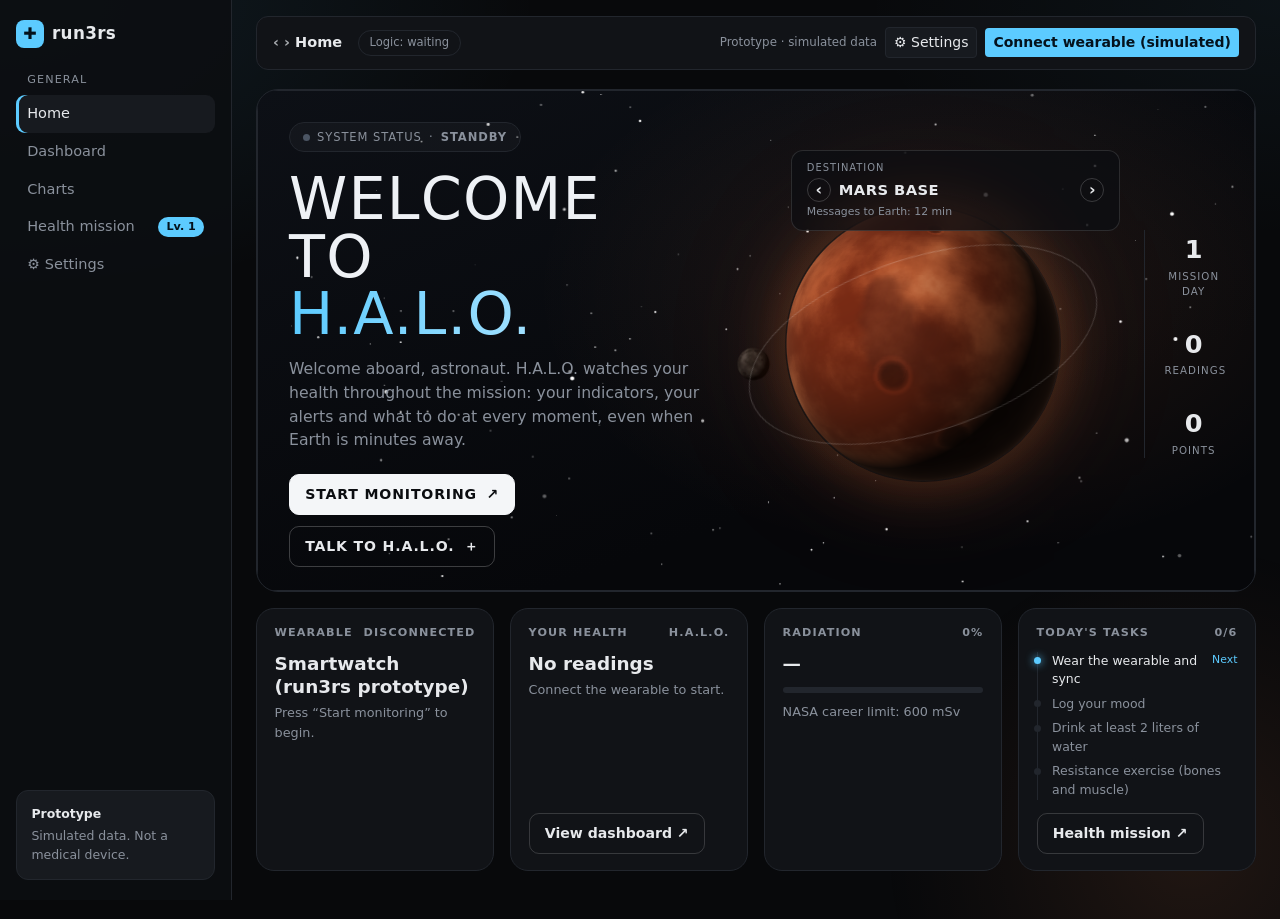
==== commit 9579b308: "dashboard" ====
--- a/public/index.html
+++ b/public/index.html
@@ -72,13 +72,58 @@
                         <button type="button" class="bv-btn bv-btn-borde" id="bv-halo">Hablar con H.A.L.O. <span aria-hidden="true">＋</span></button>
                     </div>
                 </div>
-                <div class="bv-escena" aria-hidden="true">
+                <div class="bv-escena" id="bv-escena" data-habitat="marte">
                     <div class="bv-halo"></div>
                     <div class="bv-orbita"></div>
                     <div class="bv-satelite" id="bv-satelite"><i></i></div>
-                    <div class="bv-planeta" id="bv-planeta" data-habitat="marte"></div>
-                    <div class="bv-luna"></div>
-                    <div class="bv-destino"><span>Destino</span><b id="bv-destino">Base en Marte</b><small id="bv-retraso"></small></div>
+                    <div class="bv-planeta" id="bv-planeta" data-habitat="marte" aria-hidden="true"><canvas id="bv-planeta-lienzo"></canvas></div>
+                    <div class="bv-luna" aria-hidden="true">
+                        <canvas id="bv-luna-lienzo"></canvas>
+                        <svg class="bv-iss" viewBox="0 0 140 70">
+                            <defs>
+                                <linearGradient id="panel-solar" x1="0" y1="0" x2="1" y2="1"><stop offset="0" stop-color="#d9a849"/><stop offset=".55" stop-color="#8a5a16"/><stop offset="1" stop-color="#3d2a0c"/></linearGradient>
+                                <pattern id="celdas" width="5" height="5" patternUnits="userSpaceOnUse"><path d="M5 0H0V5" fill="none" stroke="rgba(0,0,0,.35)" stroke-width=".6"/></pattern>
+                            </defs>
+                            <rect x="6" y="33" width="128" height="4" rx="1" fill="#c9ced6"/>
+                            <g>
+                                <rect x="10" y="4" width="16" height="27" fill="url(#panel-solar)"/><rect x="10" y="4" width="16" height="27" fill="url(#celdas)"/>
+                                <rect x="10" y="39" width="16" height="27" fill="url(#panel-solar)"/><rect x="10" y="39" width="16" height="27" fill="url(#celdas)"/>
+                                <rect x="30" y="4" width="16" height="27" fill="url(#panel-solar)"/><rect x="30" y="4" width="16" height="27" fill="url(#celdas)"/>
+                                <rect x="30" y="39" width="16" height="27" fill="url(#panel-solar)"/><rect x="30" y="39" width="16" height="27" fill="url(#celdas)"/>
+                                <rect x="94" y="4" width="16" height="27" fill="url(#panel-solar)"/><rect x="94" y="4" width="16" height="27" fill="url(#celdas)"/>
+                                <rect x="94" y="39" width="16" height="27" fill="url(#panel-solar)"/><rect x="94" y="39" width="16" height="27" fill="url(#celdas)"/>
+                                <rect x="114" y="4" width="16" height="27" fill="url(#panel-solar)"/><rect x="114" y="4" width="16" height="27" fill="url(#celdas)"/>
+                                <rect x="114" y="39" width="16" height="27" fill="url(#panel-solar)"/><rect x="114" y="39" width="16" height="27" fill="url(#celdas)"/>
+                            </g>
+                            <rect x="56" y="26" width="28" height="18" rx="4" fill="#eef1f5"/>
+                            <rect x="62" y="20" width="16" height="30" rx="3" fill="#dfe3e9"/>
+                            <rect x="50" y="31" width="8" height="8" rx="2" fill="#b8bec8"/><rect x="82" y="31" width="8" height="8" rx="2" fill="#b8bec8"/>
+                            <rect x="66" y="12" width="8" height="8" fill="#f4f6f8"/><rect x="66" y="50" width="8" height="8" fill="#f4f6f8"/>
+                        </svg>
+                        <svg class="bv-nave" viewBox="0 0 140 50">
+                            <defs><radialGradient id="llama" cx="1" cy=".5" r="1"><stop offset="0" stop-color="#bfefff"/><stop offset=".4" stop-color="#5ccbff" stop-opacity=".8"/><stop offset="1" stop-color="#5ccbff" stop-opacity="0"/></radialGradient></defs>
+                            <ellipse cx="22" cy="25" rx="24" ry="8" fill="url(#llama)"/>
+                            <rect x="38" y="16" width="44" height="18" rx="3" fill="#cfd5dc"/>
+                            <rect x="44" y="4" width="22" height="10" fill="#2f5fa8"/><rect x="44" y="36" width="22" height="10" fill="#2f5fa8"/>
+                            <rect x="54" y="14" width="2" height="22" fill="#9aa5b1"/>
+                            <path d="M82 16 L112 19 Q124 25 112 31 L82 34 Z" fill="#eef1f5"/>
+                            <circle cx="104" cy="25" r="3" fill="#5ccbff"/>
+                        </svg>
+                    </div>
+                    <div class="bv-destino">
+                        <label for="bv-habitat">Destino</label>
+                        <div class="bv-selector">
+                            <button type="button" class="bv-flecha" id="bv-dest-prev" aria-label="Destino anterior">‹</button>
+                            <select id="bv-habitat">
+                                <option value="iss">Estacion Espacial</option>
+                                <option value="transito">Nave en Transito a Marte</option>
+                                <option value="luna">Base Lunar</option>
+                                <option value="marte">Base en Marte</option>
+                            </select>
+                            <button type="button" class="bv-flecha" id="bv-dest-next" aria-label="Destino siguiente">›</button>
+                        </div>
+                        <small id="bv-retraso"></small>
+                    </div>
                 </div>
                 <ul class="bv-datos">
                     <li><b id="bv-dia">1</b><span>Día de misión</span></li>
@@ -193,9 +238,17 @@
         </section>
 
         <!-- Misión salud: gamificación -->
-        <section class="vista vista-estrecha" data-vista="mision" hidden>
-            <div id="panel-juego"></div>
-            <div id="panel-minijuegos"></div>
+        <section class="vista" data-vista="mision" hidden>
+            <div class="row g-3">
+                <div class="col-xl-8">
+                    <div id="panel-juego"></div>
+                    <div id="panel-minijuegos"></div>
+                </div>
+                <!-- Logros a la derecha -->
+                <div class="col-xl-4">
+                    <div id="panel-logros" class="logros-lateral"></div>
+                </div>
+            </div>
         </section>
 
         <!-- Gráficos: gráficas, lecturas e indicadores -->
--- a/public/style.css
+++ b/public/style.css
@@ -712,3 +712,92 @@
     body::after, .panel-halo .nova-escenario::before { animation: none; }
     .vista[data-vista="panel"] .saludo, .vista[data-vista="panel"] > * { animation: none !important; }
 }
+
+/* ===== Destino seleccionable en el Inicio ===== */
+.bv-destino label { font-size: .62rem; letter-spacing: .1em; text-transform: uppercase; color: var(--tenue); margin: 0; }
+.bv-selector { display: flex; align-items: center; gap: .3rem; }
+.bv-selector select { appearance: none; -webkit-appearance: none; background: transparent !important; border: 0 !important; color: var(--texto) !important;
+    font-weight: 700; font-size: .92rem; text-transform: uppercase; letter-spacing: .03em; padding: .1rem .2rem !important; cursor: pointer; width: auto; max-width: 15rem; }
+.bv-selector select option { background: #111317; color: var(--texto); text-transform: none; }
+.bv-destino button.bv-flecha { width: 24px; height: 24px; padding: 0 !important; display: grid; place-items: center; border-radius: 50% !important;
+    border: 1px solid rgba(255,255,255,.18) !important; background: transparent !important; color: var(--texto) !important; font-size: 1rem; line-height: 1; cursor: pointer; }
+.bv-destino button.bv-flecha:hover { border-color: var(--acento) !important; color: var(--acento) !important; }
+
+/* Transición al cambiar de destino */
+.bv-escena.cambiando .bv-planeta { animation: bv-cambio-planeta .8s cubic-bezier(.2, .7, .2, 1), bv-girar 60s linear infinite; }
+.bv-escena.cambiando .bv-luna { animation: bv-cambio-luna .8s cubic-bezier(.2, .7, .2, 1); }
+@keyframes bv-cambio-planeta { from { opacity: 0; transform: scale(.7) rotate(-12deg); filter: blur(6px); } to { opacity: 1; transform: none; filter: none; } }
+@keyframes bv-cambio-luna { from { opacity: 0; transform: translateY(20px) scale(.6); } to { opacity: 1; transform: none; } }
+
+/* Compañero del planeta según el destino */
+/* Estación Espacial: la Tierra grande y la estación orbitando */
+.bv-escena[data-habitat="iss"] .bv-luna { width: 84px; height: 24px; border-radius: 3px; left: 6%; bottom: 18%;
+    background: linear-gradient(90deg, #2f5fa8 0 36%, #cfd5dc 36% 64%, #2f5fa8 64%); box-shadow: 0 0 12px rgba(160, 200, 255, .45); }
+.bv-escena[data-habitat="iss"] .bv-luna::before { content: ""; position: absolute; left: 50%; top: -8px; width: 14px; height: 40px; transform: translateX(-50%); border-radius: 3px; background: #e6e9ee; }
+/* Base lunar: la Luna grande y la Tierra pequeña a lo lejos */
+.bv-escena[data-habitat="luna"] .bv-luna { width: 64px; height: 64px;
+    background: radial-gradient(ellipse at 40% 45%, rgba(70,150,80,.9) 0 14%, transparent 15%), linear-gradient(110deg, #6fb3f0, #2667b8 55%, #0b2550);
+    box-shadow: inset -10px -8px 18px rgba(0,0,0,.75), 0 0 18px rgba(90,160,255,.35); }
+/* En tránsito: Marte más lejos y la nave en primer plano */
+
+.bv-escena[data-habitat="transito"] .bv-luna { width: 70px; height: 20px; border-radius: 10px 4px 4px 10px; left: 8%; bottom: 20%;
+    background: linear-gradient(90deg, #e9edf2 0 70%, #9aa5b1 70%); box-shadow: -14px 0 18px rgba(92, 203, 255, .7); }
+.bv-escena[data-habitat="transito"] .bv-luna::after { content: ""; position: absolute; left: 30%; top: -10px; width: 22px; height: 40px; border-radius: 2px;
+    background: linear-gradient(180deg, #2f5fa8 0 40%, transparent 40% 60%, #2f5fa8 60%); }
+
+/* ===== Planetas dibujados en canvas ===== */
+.bv-planeta canvas, .bv-luna canvas { position: absolute; inset: 0; width: 100%; height: 100%; display: none; border: 0 !important; background: transparent !important; margin: 0 !important; border-radius: 50% !important; }
+.planetas-vivos .bv-planeta canvas { display: block; }
+/* Con el canvas activo se quitan las texturas CSS y los sombreados superpuestos */
+.planetas-vivos .bv-planeta { background-image: none !important; animation: none; }
+.planetas-vivos .bv-planeta::after { display: none; }
+.planetas-vivos .bv-planeta[data-habitat="marte"], .planetas-vivos .bv-planeta[data-habitat="transito"] { box-shadow: 0 0 70px rgba(255, 120, 60, .22), 0 0 160px rgba(255, 120, 60, .08); }
+.planetas-vivos .bv-planeta[data-habitat="iss"] { box-shadow: 0 0 40px rgba(90, 160, 255, .35), 0 0 140px rgba(90, 160, 255, .12); }
+.planetas-vivos .bv-planeta[data-habitat="luna"] { box-shadow: 0 0 60px rgba(220, 225, 235, .14); }
+/* Compañero: luna / Tierra pequeña en canvas, estación y nave en SVG */
+.bv-luna svg { display: none; position: absolute; left: 50%; top: 50%; transform: translate(-50%, -50%); filter: drop-shadow(0 0 6px rgba(160, 210, 255, .35)); }
+.planetas-vivos .bv-escena[data-habitat="marte"] .bv-luna, .planetas-vivos .bv-escena[data-habitat="luna"] .bv-luna,
+.planetas-vivos.bv-escena[data-habitat="marte"] .bv-luna, .planetas-vivos.bv-escena[data-habitat="luna"] .bv-luna { background: none !important; box-shadow: none !important; }
+.planetas-vivos.bv-escena[data-habitat="marte"] .bv-luna canvas, .planetas-vivos.bv-escena[data-habitat="luna"] .bv-luna canvas { display: block; }
+.planetas-vivos.bv-escena[data-habitat="marte"] .bv-luna { width: 46px; height: 46px; }
+.planetas-vivos.bv-escena[data-habitat="luna"] .bv-luna { width: 60px; height: 60px; filter: drop-shadow(0 0 10px rgba(90, 160, 255, .45)); }
+.planetas-vivos.bv-escena[data-habitat="iss"] .bv-luna, .planetas-vivos.bv-escena[data-habitat="transito"] .bv-luna { background: none !important; box-shadow: none !important; border-radius: 0; width: 120px; height: 60px; }
+.planetas-vivos.bv-escena[data-habitat="iss"] .bv-luna::before, .planetas-vivos.bv-escena[data-habitat="transito"] .bv-luna::after { display: none; }
+.planetas-vivos.bv-escena[data-habitat="iss"] .bv-iss { display: block; width: 120px; }
+.planetas-vivos.bv-escena[data-habitat="transito"] .bv-nave { display: block; width: 120px; }
+.planetas-vivos.bv-escena[data-habitat="iss"] .bv-luna { animation: bv-flotar 7s ease-in-out infinite, bv-iss-gira 30s linear infinite; }
+@keyframes bv-iss-gira { 0%, 100% { rotate: -8deg; } 50% { rotate: 6deg; } }
+
+/* La regla general de canvas (bordes de las gráficas) no se aplica a los planetas */
+#bv-planeta-lienzo, #bv-luna-lienzo { display: none !important; border: 0 !important; background: transparent !important; box-shadow: none !important; padding: 0 !important; margin: 0 !important; max-width: none !important; }
+.planetas-vivos #bv-planeta-lienzo { display: block !important; }
+.planetas-vivos.bv-escena[data-habitat="marte"] #bv-luna-lienzo, .planetas-vivos.bv-escena[data-habitat="luna"] #bv-luna-lienzo { display: block !important; }
+
+/* ===== Logros a la derecha en Misión salud ===== */
+.logros-lateral { position: sticky; top: 1rem; }
+.logros-lista { list-style: none; margin: .4rem 0 0; padding: 0; display: grid; gap: .5rem; }
+.logros-lista li { display: flex; align-items: center; gap: .75rem; padding: .6rem .7rem; border-radius: 12px; border: 1px solid var(--borde); background: rgba(255,255,255,.02); opacity: .6; transition: transform .2s, border-color .2s, opacity .2s; }
+.logros-lista li.ganado { opacity: 1; border-color: rgba(251, 191, 36, .45); background: linear-gradient(90deg, rgba(251, 191, 36, .1), transparent 70%); }
+.logros-lista li.ganado:hover { transform: translateX(3px); }
+.logro-medalla { display: grid; place-items: center; width: 38px; height: 38px; flex: none; border-radius: 50%; font-size: 1.15rem; background: rgba(255,255,255,.05); filter: grayscale(1); }
+.logros-lista li.ganado .logro-medalla { background: rgba(251, 191, 36, .16); filter: none; box-shadow: 0 0 14px rgba(251, 191, 36, .25); }
+.logro-texto { display: flex; flex-direction: column; line-height: 1.25; }
+.logro-texto b { font-size: .86rem; font-weight: 600; }
+.logro-texto small { font-size: .72rem; color: var(--tenue); }
+.logros-lista li.ganado .logro-texto small { color: var(--amarillo); }
+@media (max-width: 1199px) { .logros-lateral { position: static; } }
+.logros-lateral .juego-barra { margin: .5rem 0 .7rem; }
+
+/* ===== Compañero en órbita y destino sin tapar el planeta ===== */
+.bv-escena .bv-luna.en-orbita { left: 0 !important; top: 0 !important; bottom: auto !important; right: auto !important; animation: none !important;
+    rotate: none !important; transition: opacity .4s; will-change: transform; }
+.bv-escena .bv-luna.en-orbita.detras { z-index: 0; filter: brightness(.55); }
+.bv-escena .bv-luna.en-orbita:not(.detras) { z-index: 3; }
+.bv-planeta { width: min(290px, 70%); }
+.bv-destino { top: -4px; right: 0; }
+/* Flechas del destino: el mismo aspecto antes y después de pulsar (solo el teclado muestra el foco) */
+.bv-destino button.bv-flecha:focus { outline: none; border-color: rgba(255,255,255,.18) !important; color: var(--texto) !important; box-shadow: none !important; }
+.bv-destino button.bv-flecha:focus-visible { outline: 2px solid var(--acento); outline-offset: 2px; }
+.bv-destino button.bv-flecha:hover { border-color: var(--acento) !important; color: var(--acento) !important; }
+/* Órbita dentro de la escena para que el compañero no se salga por los lados */
+.bv-orbita { width: 92%; }
